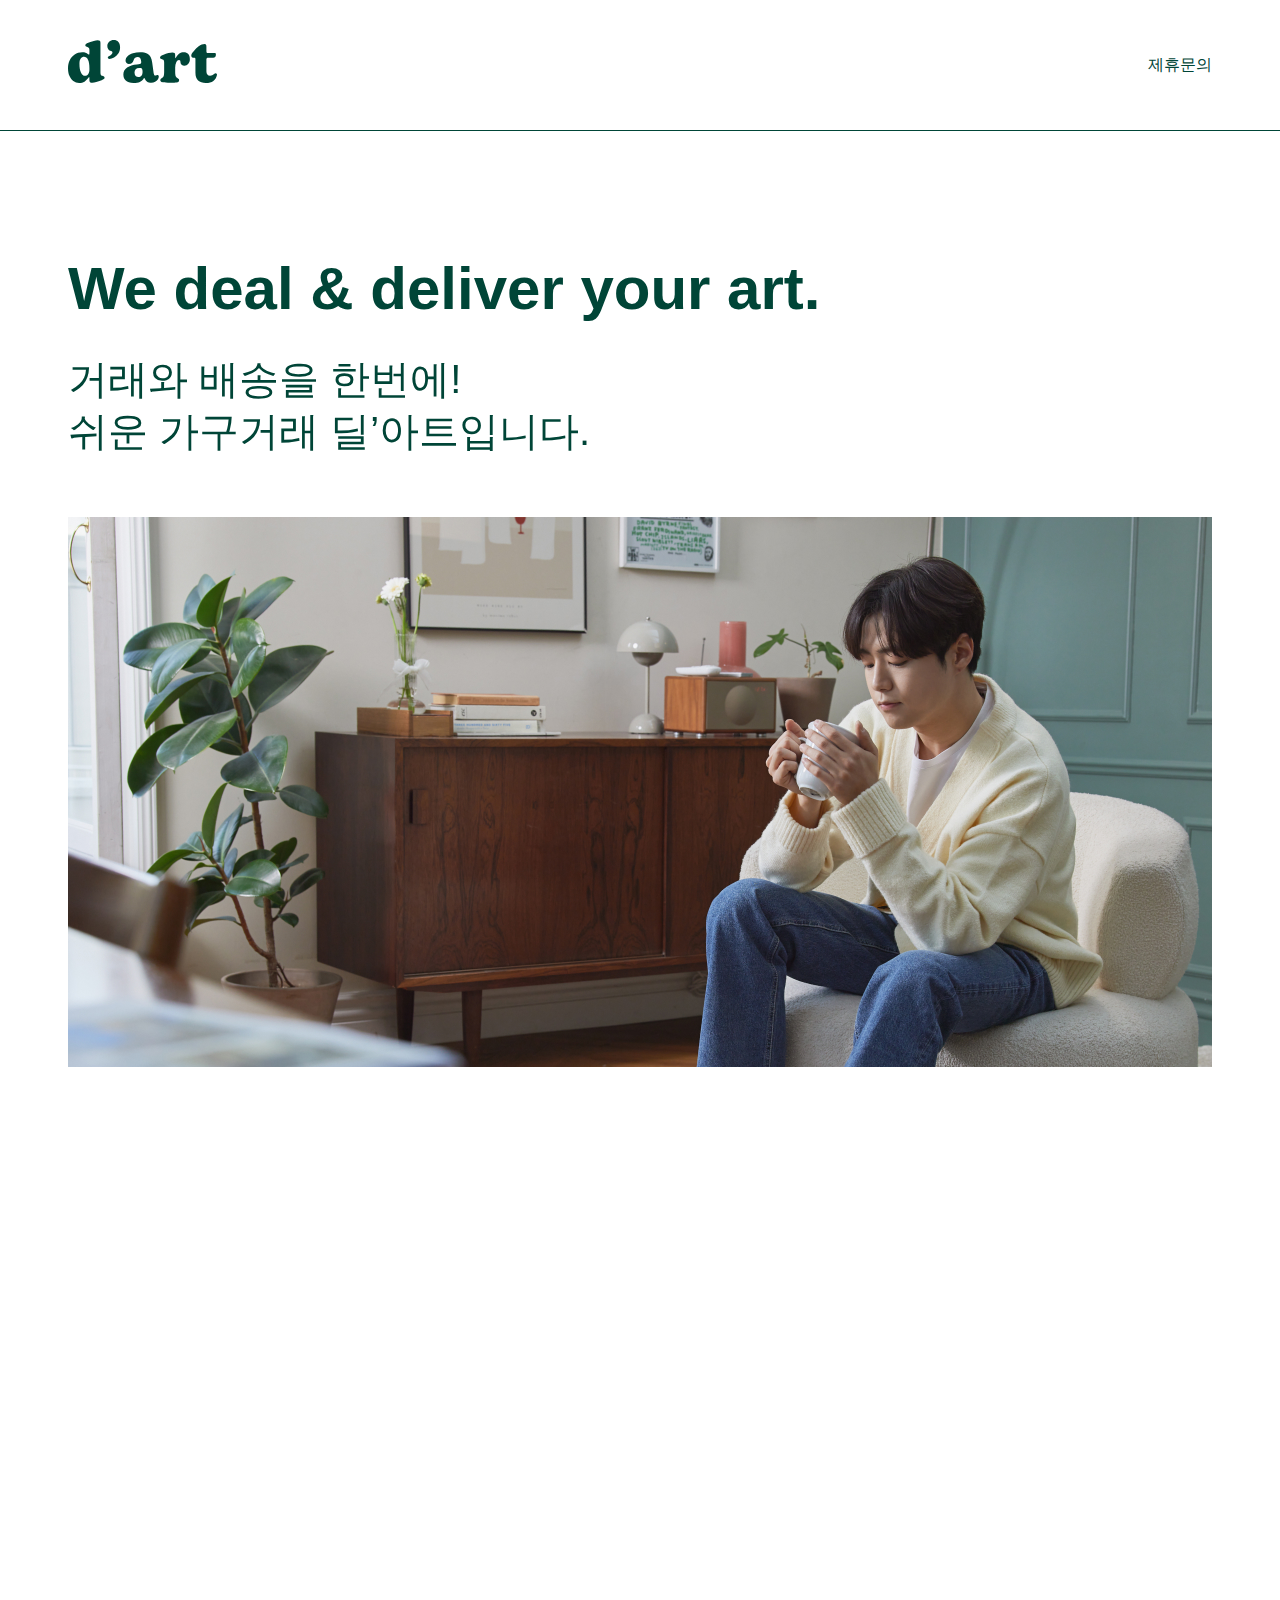
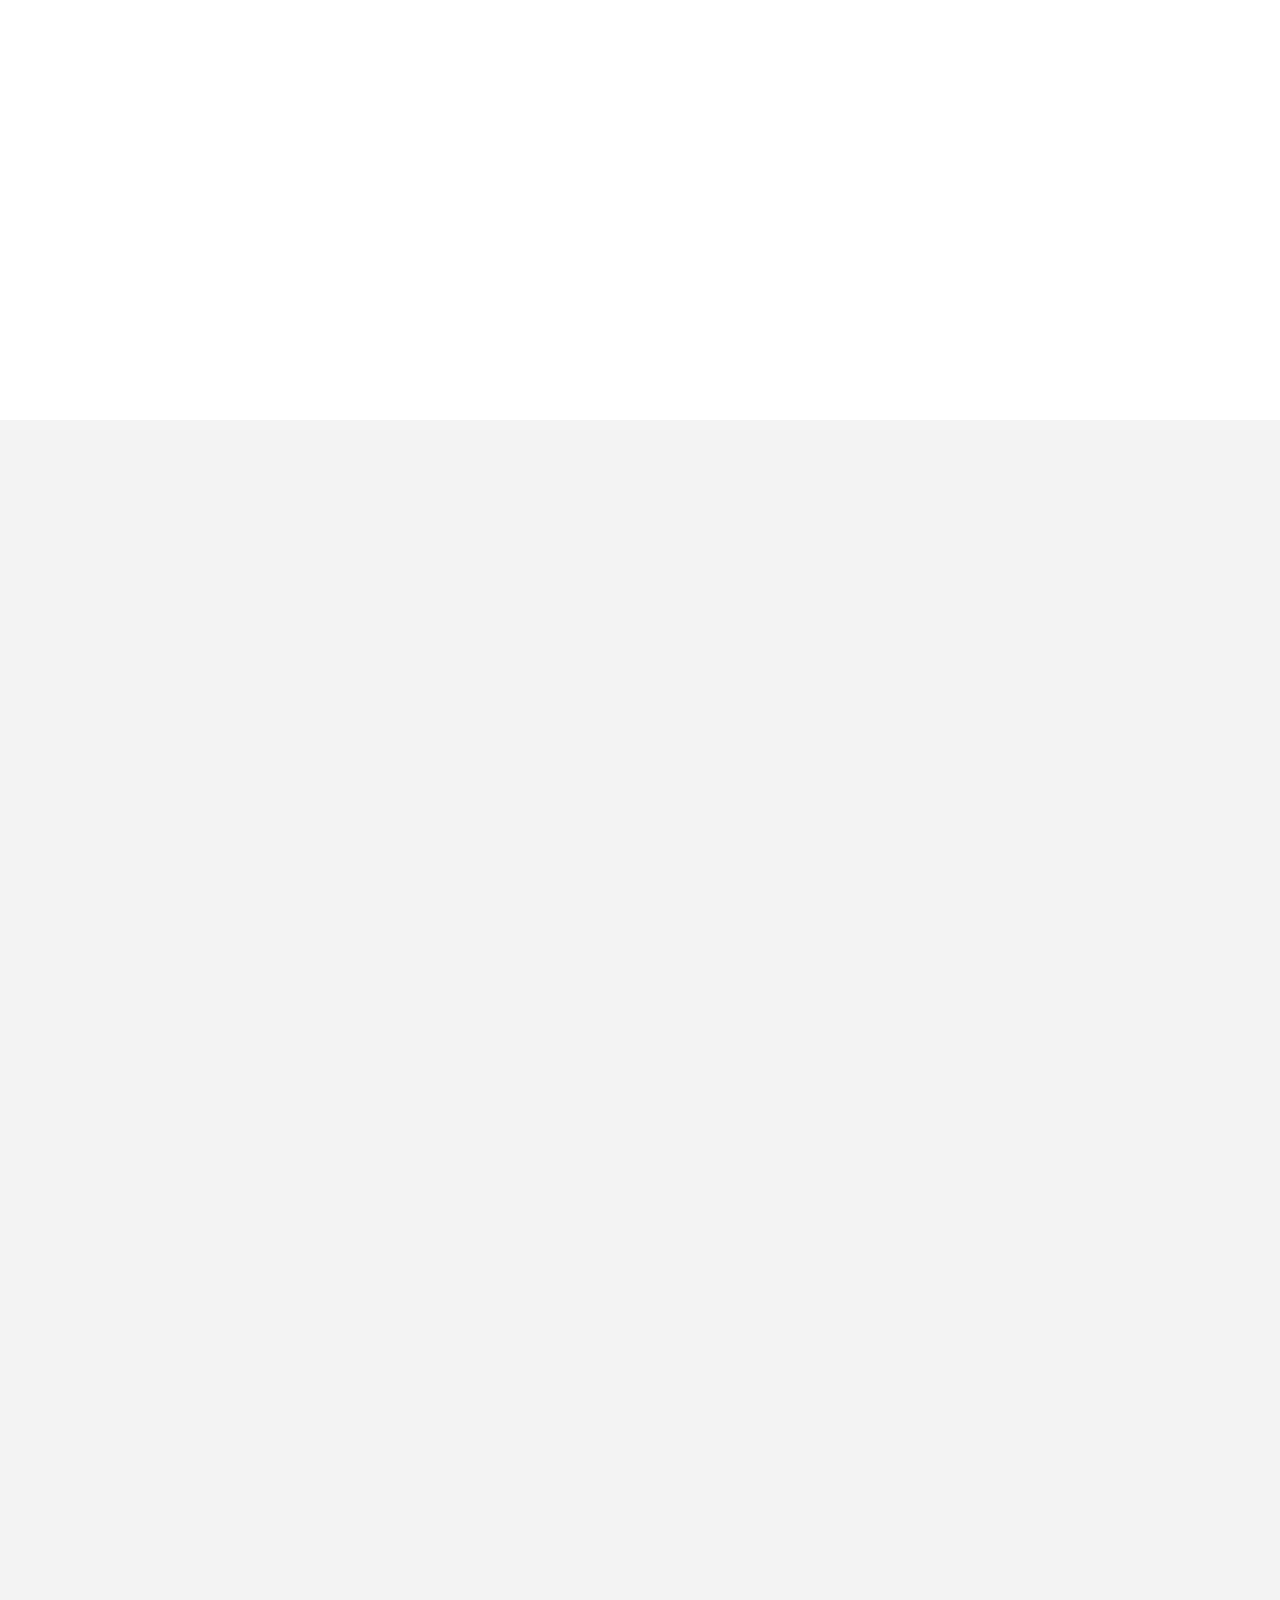
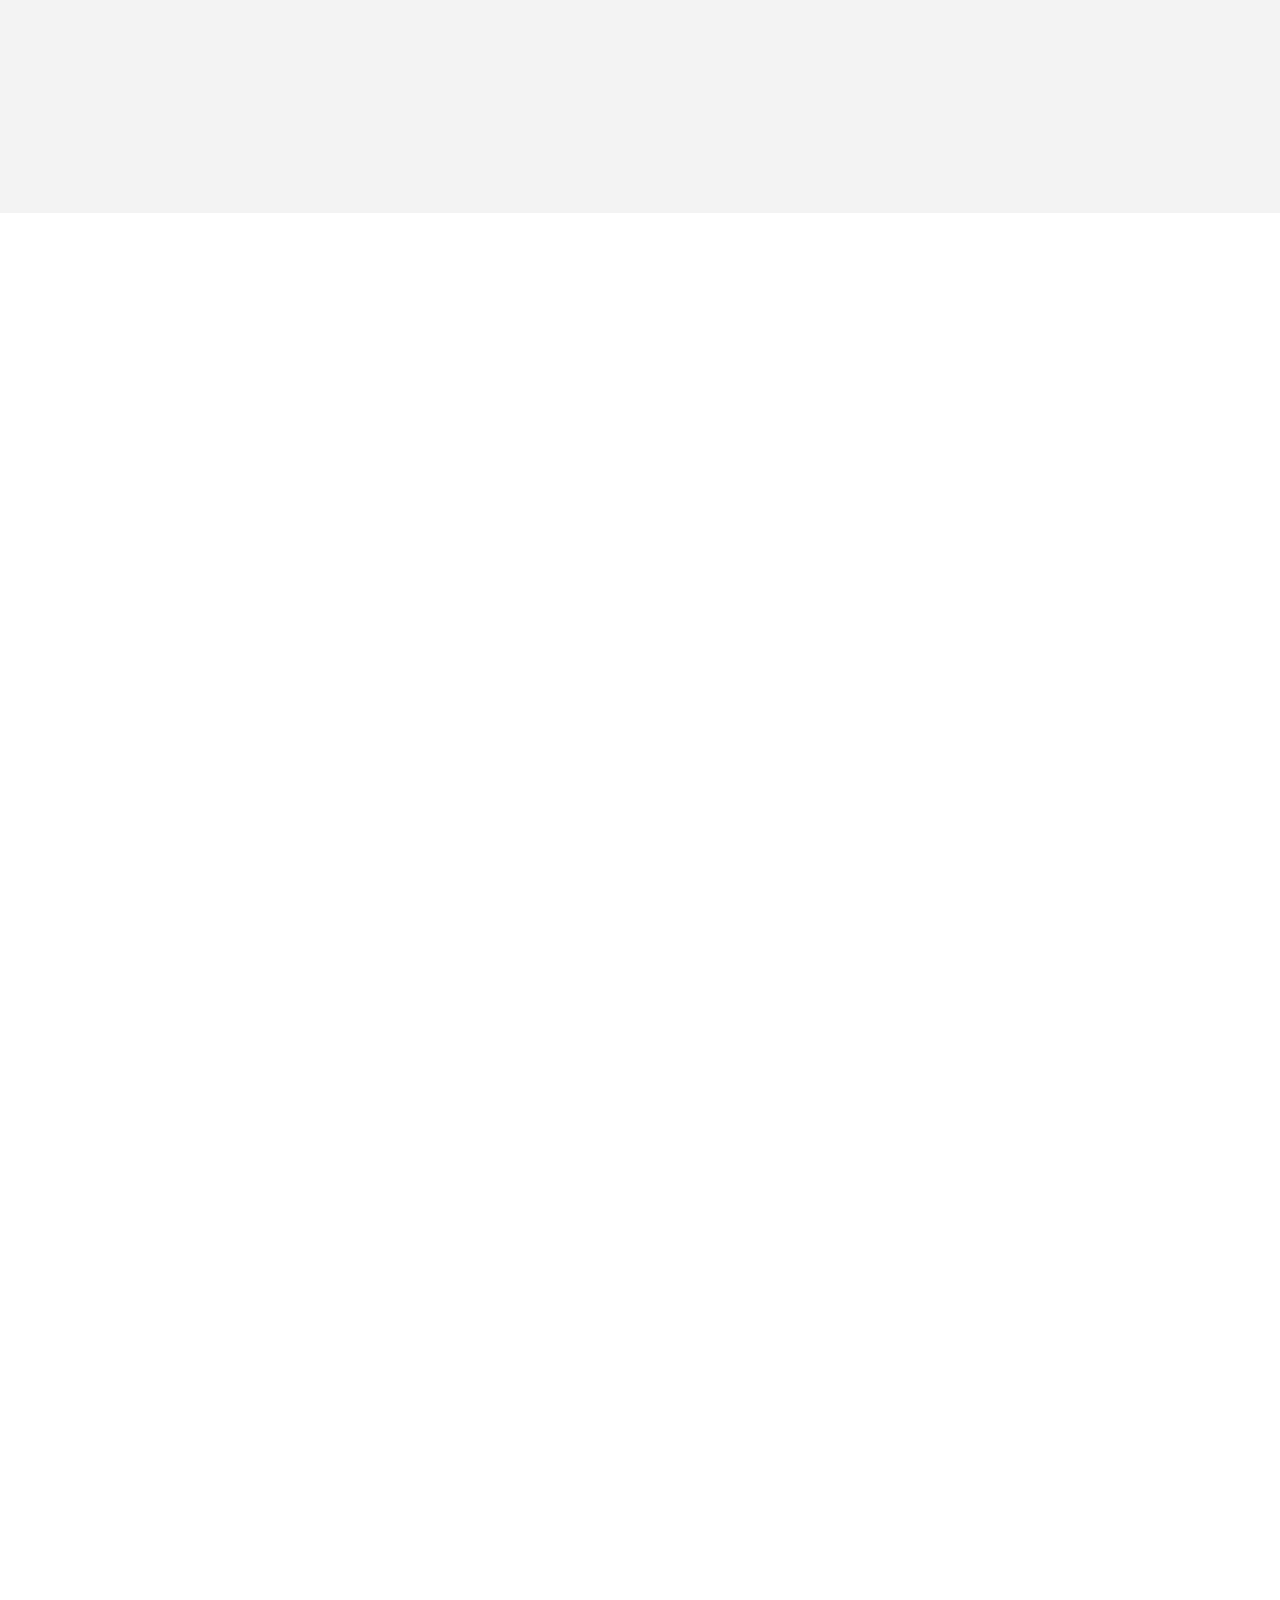
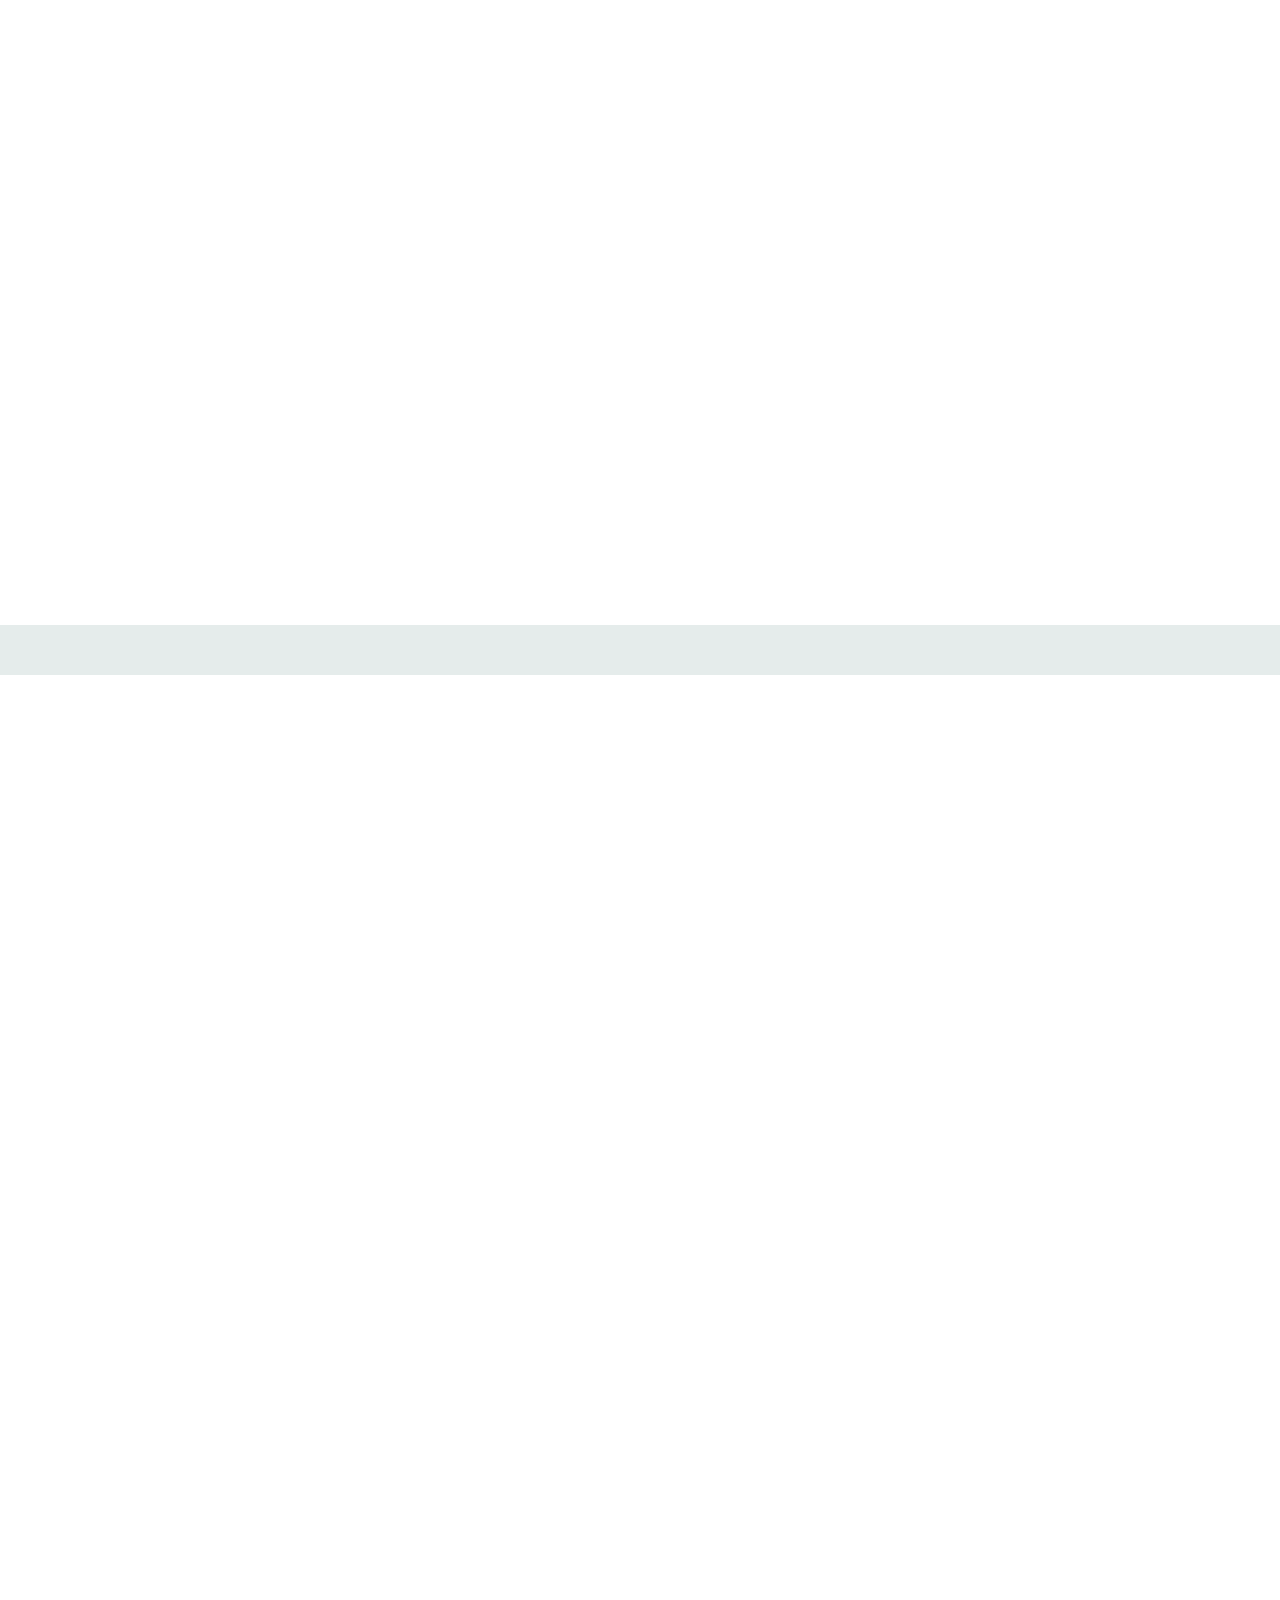
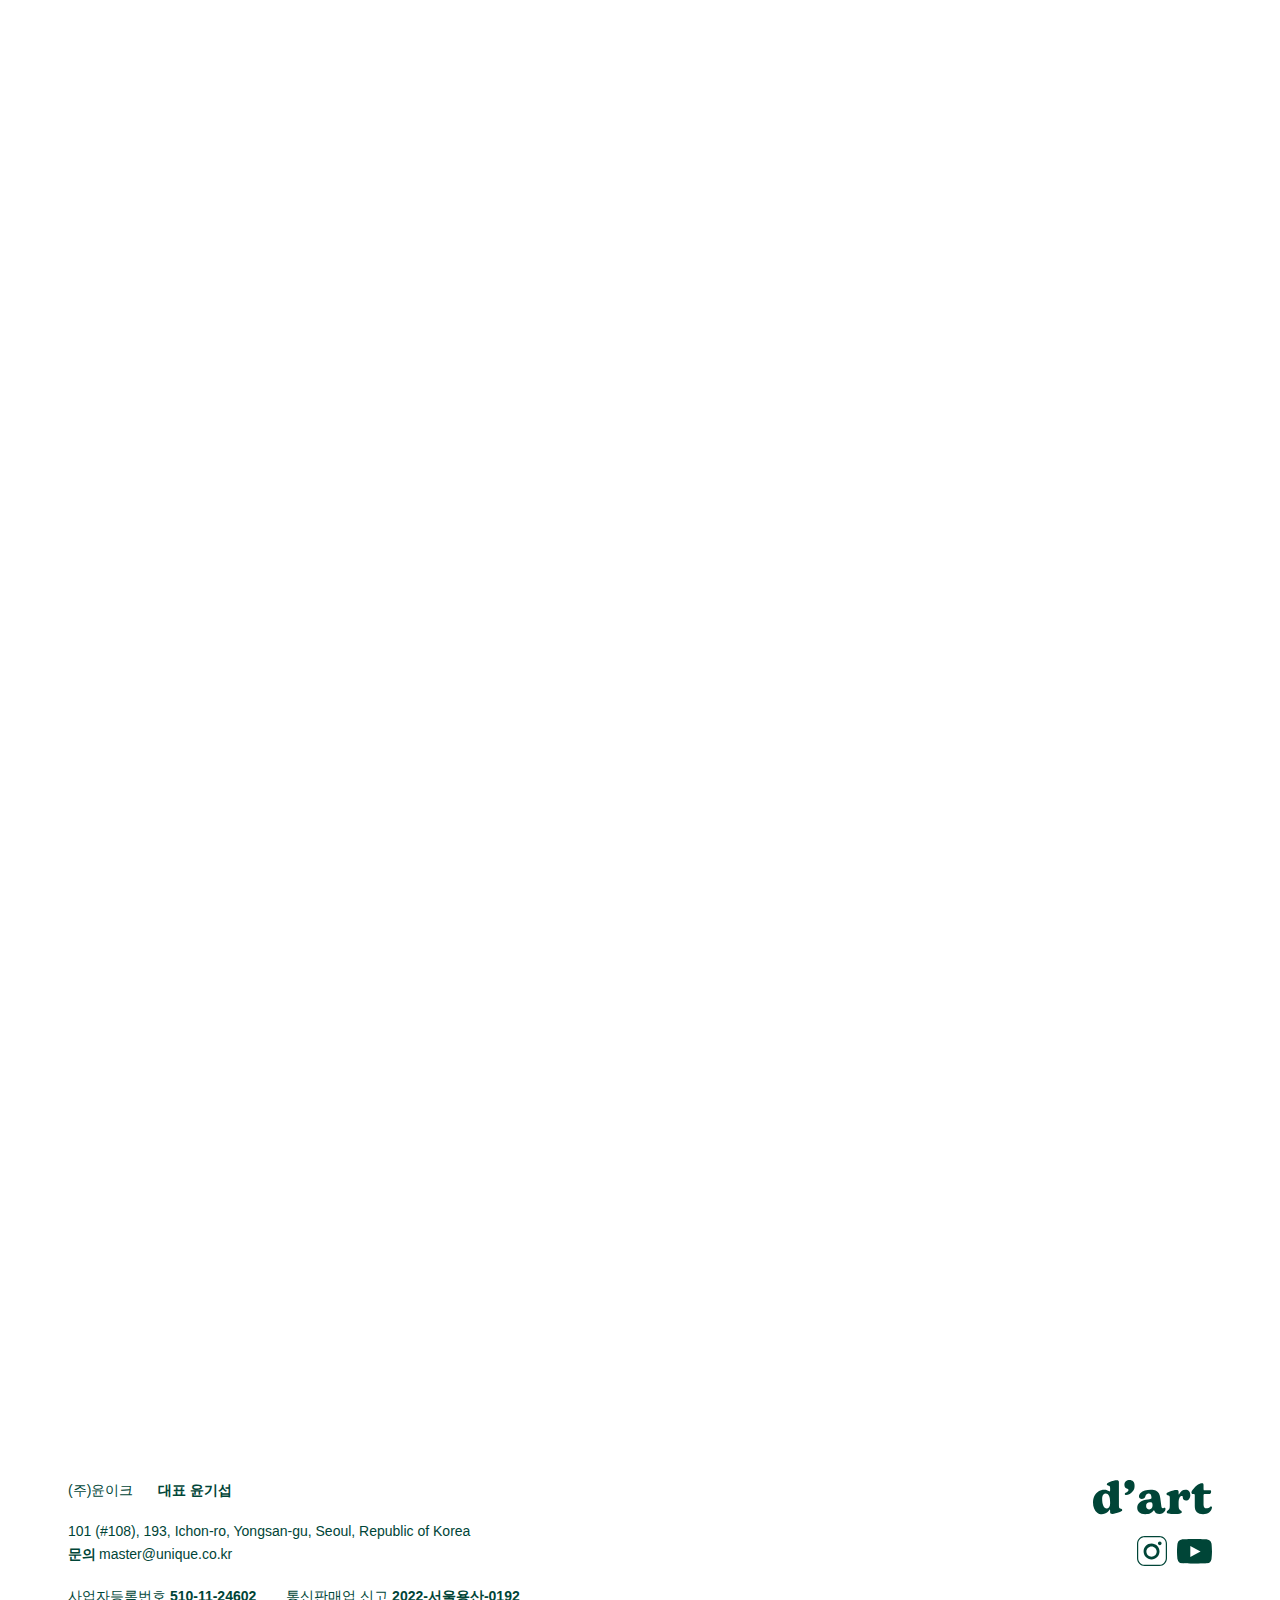
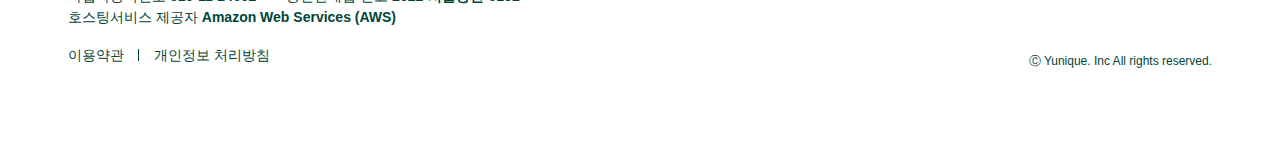
==== index.html @ 580c951a "ok" ====
<!DOCTYPE html>
<html lang="ko">
<head>
    <meta charset="UTF-8">
    <meta http-equiv="X-UA-Compatible" cntent="IE=edge">
    <meta name="viewport" content="width=device-width, initial-scale=1, user-scalable=no, maximum-scale=2, minimum-scale=1.0, viewport-fit=cover,minimal-ui">
    <title>딜아트</title>
    <script src="js/jquery-3.6.1.min.js"></script>
    <script src="js/aos.js"></script>

    <link rel="stylesheet" href="js/aos.css">
    <link rel="stylesheet" href="css/style.css">
</head>

<script>
    $(function(){
        AOS.init();
    })
</script>

<body>
    <header>
        <div class="inner">
            <h1 class="logo">
                <a href="#none">
                    <img src="img/logo.svg" alt="d'art">
                </a>
            </h1>
            <a href="https://forms.gle/zykGKcTr1vDekAUw6" target="_blank" title="새창열림" class="link">제휴문의</a>
        </div>
    </header>

    <div id="container">
        <article>
            <div class="mIntro" data-aos="fade-up" data-aos-duration="1000"> 
                <div class="inner">
                    <b class="tit">We deal & deliver your art.</b>
                    <p class="intro_txt">
                        거래와 배송을 한번에! <br>
                        쉬운 가구거래 딜’아트입니다.
                    </p>
    
                    <div class="intro_img">
                        <img src="img/intro_img.jpg" alt="">
                    </div>
                </div>
            </div>

            <div class="mStart" data-aos="fade-up">
                <div class="inner">
                    <div class="imgTit"  data-aos="fade-up" data-aos-duration="1000">
                        <img src="img/tit1.svg" alt="">
                    </div>
                    <div class="start_sec"  data-aos="fade-up" data-aos-duration="1000">
                        <div class="txtArea">
                            <p class="start_txt">
                                <b>쉬운 가구 거래</b>
                                지금 시작해보세요.
                            </p>

                            <p class="txt">
                                딜’아트 (d’art) 는 공간을 채워주는 예술 작품같은 <br>
                                가구, 조명, 가전 등 인테리어 제품을  <br>
                                거래하고 위탁 판매하는 온라인 플랫폼입니다.
                            </p>
                            <p class="txt">
                                딜’아트는 
                                고객의 소중한 가구가 새로운 주인을 만나기까지 <br>
                                거래와 배송 과정을 간소화 하여  <br>
                                쉽고 편리한 서비스를 제공합니다. <br>
                                딜’아트에서 안전하고 편리한 가구 거래, 위탁 판매를 해보세요. 
                            </p>
                        </div>
                        <div class="imgArea">
                            <img src="img/pc_img.png" alt="">
                        </div>
                    </div>
                </div>
            </div>

            <div class="mService">
                <div class="inner">
                    <div class="imgTit"  data-aos="fade-up" data-aos-duration="1000">
                        <img src="img/tit2.svg" alt="">
                    </div>
                    <p class="headLine"  data-aos="fade-up" data-aos-duration="1000">
                        <b>딜'아트 서비스</b>를 소개합니다.
                    </p>

                    <ul class="boxList">
                        <li  data-aos="fade-up" data-aos-duration="1000">
                            <b class="tit">신속한 배송</b>
                            <p class="txt">
                                중고 가구를 구매하신 후 <br>
                                최단 시간 내에 안전하게 배송해 드립니다.  <br>
                                이제 딜’아트의 신속한 배송 시스템을 통해 <br>
                                기다리시는 시간을 최소화하세요.
                            </p>
                            <i class="ico">
                                <img src="img/ico1.svg" alt="">
                            </i>
                        </li>
                        <li  data-aos="fade-up" data-aos-duration="1000">
                            <b class="tit">상품 검수, 안전한 포장</b>
                            <p class="txt">
                                딜’아트에서 판매되는 모든 제품은 <br>
                                배송 전, 전문가들이 꼼꼼하게 검수 및 <br>
                                포장하여 안전하게 포장해서 <br>
                                배송해드립니다.
                            </p>
                            <i class="ico">
                                <img src="img/ico2.svg" alt="">
                            </i>
                        </li>
                        <li  data-aos="fade-up" data-aos-duration="1000">
                            <b class="tit">신뢰할 수 있는 서비스</b>
                            <p class="txt">
                                우리는 우리의 고객 만족도를 <br>
                                최우선으로 생각합니다. <br>
                                신뢰할 수 있는 배송 파트너와 협력하여 <br>
                                최상의 서비스를 제공하기 위해 <br>
                                노력합니다.
                            </p>
                            <i class="ico">
                                <img src="img/ico3.svg" alt="">
                            </i>
                        </li>
                        <li data-aos="fade-up" data-aos-duration="1000">
                            <b class="tit">다양한 중고가구 판매</b>
                            <p class="txt">
                                프리미엄 가구부터 가성비 좋은 가구까지 <br>
                                딜아트에서 찾아보세요. <br>
                                고품질의 중고가구를 저렴한 가격으로 <br>
                                구매할 수 있습니다.
                            </p>
                            <i class="ico">
                                <img src="img/ico4.svg" alt="">
                            </i>
                        </li>
                        <li data-aos="fade-up" data-aos-duration="1000">
                            <b class="tit">환경보호 기여</b>
                            <p class="txt">
                                중고 가구를 구매하고 재활용하는 것은 <br>
                                환경 보호에 크게 기여하는 것입니다. <br>
                                우리의 서비스를 통해 지속 가능한 <br>
                                소비문화를 선도합니다.
                                
                            </p>
                            <i class="ico">
                                <img src="img/ico5.svg" alt="">
                            </i>
                        </li>
                        <li class="link" data-aos="fade-up" data-aos-duration="1000">
                            <a href="https://forms.gle/zykGKcTr1vDekAUw6" target="_blank" title="새창열림">
                                <b class="tit">제휴 문의하기</b>
                                <p class="txt">
                                    딜아트 입점 및 제휴를 원하시는 경우 <br>
                                    양식에 맞게 작성해주시면 <br>
                                    검토 후 연락드리겠습니다.
                                </p>
                                <i class="ico">
                                    <img src="img/ico6.svg" alt="">
                                </i>
                            </a>
                        </li>
                    </ul>
                </div>
            </div>

            <div class="mUsed">
                <div class="inner">
                    <div class="imgTit" data-aos="fade-up" data-aos-duration="1000">
                        <img src="img/tit3.svg" alt="">
                    </div>

                    <p class="headLine" data-aos="fade-up" data-aos-duration="1000">
                        가구 사고 팔기, <b>딜'아트에서 쉽게 할 수 있어요.</b>
                    </p>

                    <p class="txt" data-aos="fade-up" data-aos-duration="1000">
                        중고 가구 거래, 복잡한 절차없이 <br>
                        딜’아트에서 배송과 설치까지 한번에 해결해보세요.
                    </p>

                    <div class="stepArea type1">
                        <div class="step">
                            <p class="step_tit" data-aos="fade-up" data-aos-duration="1000">
                                <b>1. 판매자</b> 이용방법
                            </p>

                            <div class="step_wrap" data-aos="fade-up" data-aos-duration="1000">
                                <div class="txtArea">
                                    <i class="num">1</i>
                                    <p class="stepTitle">
                                        구매자와 거래 확정하기 <br>
                                        (최종 가격, 거래 방식 등)
                                    </p>

                                    <p class="stepTxt">
                                        구매자와 딜'톡으로 최종 거래 의사와 가격, <br>
                                        거래 방식을 확정해주세요. <br>
                                        (픽업, 배송, 직거래 등)
                                    </p>
                                </div>
                                <div class="imgArea">
                                    <img src="img/app1.png" alt="">
                                </div>
                            </div>
                            <div class="step_wrap" data-aos="fade-up" data-aos-duration="1000">
                                <div class="txtArea">
                                    <i class="num">2</i>
                                    <p class="stepTitle">
                                        주소 확인 및 배송 신청
                                    </p>

                                    <p class="stepTxt">
                                        구매자와 배송일을 확정하면 <br>
                                        배송(픽업) 주소 확인 후 배송 신청해주세요! <br>
                                        (기존에 입력한 주소가 다르면 꼭 변경해주세요.)
                                    </p>
                                </div>
                                <div class="imgArea">
                                    <img src="img/app2.png" alt="">
                                </div>
                            </div>
                        </div>
                    </div>
                    <div class="stepArea type2">
                        <div class="step">
                            <p class="step_tit" data-aos="fade-up" data-aos-duration="1000">
                                <b>2. 구매자</b> 이용방법
                            </p>

                            <div class="step_wrap" data-aos="fade-up" data-aos-duration="1000">
                                <div class="txtArea">
                                    <i class="num">1</i>
                                    <p class="stepTitle">
                                        판매자와 거래 확정하기  <br>
                                        (최종 가격, 거래 방식 등)
                                    </p>

                                    <p class="stepTxt">
                                        판매자와 딜'톡으로 최종 가격, 거래 방식을   <br>
                                        확정해주세요.  <br>
                                        (픽업, 배송, 직거래 등)
                                    </p>
                                </div>
                                <div class="imgArea">
                                    <img src="img/app3.png" alt="">
                                </div>
                            </div>
                            <div class="step_wrap" data-aos="fade-up" data-aos-duration="1000">
                                <div class="txtArea">
                                    <i class="num">2</i>
                                    <p class="stepTitle">
                                        거래 일정 확인, <br>
                                        배송비 결제하기
                                    </p>

                                    <p class="stepTxt">
                                        판매자로부터 전달받은 배송일정을 확인 후 <br>
                                        예상 배송비를 결제해주세요.
                                    </p>
                                </div>
                                <div class="imgArea">
                                    <img src="img/app4.png" alt="">
                                </div>
                            </div>
                        </div>
                    </div>
                </div>
            </div>

            <div class="mDown" data-aos="fade-up" data-aos-duration="1000">
                <div class="inner">
                    <p class="downTit">
                        <b>지금 딜’아트 앱을 다운로드 받아</b>
                        편리하고 안전한 중고 가구 거래를 시작해보세요.
                    </p>

                    <div class="btnArea">
                        <a href="https://apps.apple.com/kr/app/%EB%94%9C%EC%95%84%ED%8A%B8/id6480402023" class="apple"  target="_blank" title="새창열림">
                            <i><img src="img/apple.svg" alt=""></i>
                            App Store
                        </a>
                        <a href="https://play.google.com/store/apps/details?id=kr.or.dealart.app&pcampaignid=web_share" target="_blank" title="새창열림" class="google">
                            <i><img src="img/google.svg" alt=""></i>
                            Google Play
                        </a>
                    </div>
                </div>
            </div>
        </article>
    </div>

    <footer>
        <div class="inner">
            <div class="footer_l">
                <p class="name">
                    <b>(주)윤이크</b>
                    <b><span>대표 윤기섭</span></b>
                </p>
    
                <address>
                    <p>101 (#108), 193, Ichon-ro, Yongsan-gu, Seoul, Republic of Korea</p>
                    <b><span>문의</span>master@unique.co.kr</b>
                </address>

                <div class="info">
                    <p>
                        <b>사업자등록번호 <span>510-11-24602</span></b>
                    </p>
                    <p>
                        <b>통신판매업 신고 <span> 2022-서울용산-0192</span></b>
                    </p>
                </div>
                <div class="info">
                    <p>
                        <b>호스팅서비스 제공자 <span> Amazon Web Services (AWS)</span></b>
                    </p>
                </div>

                <div class="info_link">
                    <a href="#none">이용약관</a>
                    <a href="#none">개인정보 처리방침</a>
                </div>
            </div>
            <div class="footer_r">
                <div class="top">
                    <div class="f_logo">
                        <img src="img/logo.svg" alt="">
                    </div>
                    <div class="sns">
                        <a href="#none" class="insat" target="_blank" title="새창열림">
                            <img src="img/instagram.svg" alt="">
                        </a>
                        <a href="https://www.youtube.com/@dealart" class="insat" target="_blank" title="새창열림">
                            <img src="img/youtube.svg" alt="">
                        </a>
                    </div>
                </div>
                <div class="end">
                    Ⓒ Yunique. Inc All rights reserved.
                </div>
                
            </div>
        </div>
    </footer>
</body>

</html>
---- css/style.css ----
@charset "utf-8";
@import url(font/pretendard/font.css);


/* Reset */
html, body, div, h1, h2, h3, h4, h5, h6, p, ul, ol, li, dl, dt, dd, span, form, fieldset, input, select, label, textarea, table, caption, thead, tfoot, tbody, tr, th, td
{margin:0;padding:0;font:14px/1.5 'pretendard', '맑은고딕','Malgun Gothic','나눔고딕','nanumgothic',굴림,Gulim,돋움,Dotum, Arial, Sans-serif;color:#000;-webkit-text-size-adjust:none;}
b, span, strong, input, a, button, pre {font-size:inherit;font-family:inherit;color:inherit;font-weight: 500;}
article, aside, dialog, footer, header, section, footer, nav, figure, hgroup, details, summary, figure, figcaption {display: block;}
cite {display:inline}
html, body {height:100%;}
body {margin:0px;overflow-y:scroll;}
a:link {text-decoration:none;}
a:visited {text-decoration:none;}
img {border:0;}
label, input, textarea, select {vertical-align:middle}
ol, ul {list-style:none;}
table {border-collapse:collapse;table-layout:fixed;}
fieldset {border:none}
hr {position:absolute;left:-1000%;width:1px;height:1px;font-size:0;line-height:0;overflow:hidden;}
button {margin:0;padding:0;border:none;background:none;outline:none;cursor:pointer;display:inline-block;overflow:visible}
figure {margin:0;padding:0}
* {box-sizing: border-box;}
img {max-width: 100%;}

body {max-width: 1920px;margin: 0 auto;}
.inner {max-width: 1204px;padding:0 30px;margin:0 auto;}
.headLine {font-size:48px;display:block;font-weight: 300;color:#004537;}
.headLine b {font-weight: 700;}

header {border-bottom: 1px solid #004537;padding:40px 0;}
header h1 a {display:block;}
header .link {display:block;font-size: 16px;color:#004537;}

header .inner {display:flex;justify-content: space-between;align-items: center;}

#container {padding:113px 0 0 0;overflow: hidden;}

.mIntro {padding-bottom: 150px;}
.mIntro .tit {font-size: 60px;font-weight: 700;color:#004537}
.mIntro .intro_txt {font-size: 40px;line-height: 130%;margin-top:19px;color:#004537;margin-bottom: 60px;}

.mStart {padding-bottom: 150px;}
.mStart .imgTit {margin-bottom: 60px;}
.mStart .start_sec {display:flex;justify-content: space-between;gap:30px;}
.mStart .start_txt {font-size: 48px;line-height: 148%;font-weight: 300;color:#004537;margin-bottom: 60px;}
.mStart .start_txt b {font-weight: 700;display:block;color:#004537;color:inherit}
.mStart .txt {font-size: 24px;line-height: 140%;letter-spacing: -.5px;}
.mStart .txt+.txt {margin-top:50px;}

.mService {background:#F3F3F3;padding-top:140px;padding-bottom: 145px;}
.mService .imgTit {margin-bottom: 20px;}
.mService .boxList {display:flex;flex-wrap: wrap;margin-left: -20px;width:calc(100% + 20px);margin-top:100px;}
.mService .boxList li {position:relative;filter: drop-shadow(0px 2px 5px rgba(0, 0, 0, 0.05));height:420px;width:calc(33.333% - 20px);background:#fff;margin-left:20px;border-radius: 20px;padding:50px 34px;}
.mService .boxList li.link {padding:0;}
.mService .boxList li a {display:block;width:100%;height:100%;padding:50px 34px;}
.mService .boxList li:last-child {background:#004537}
.mService .boxList li:last-child .tit {color:#fff}
.mService .boxList li:last-child .txt {color:#fff}
.mService .boxList li:nth-child(n+4) {margin-top:32px;}
.mService .boxList li .tit {display:block;font-size: 30px;font-weight: 700;margin-bottom: 20px;color:#004537;}
.mService .boxList li .txt {font-size: 18px;line-height: 150%;}
.mService .boxList li .ico {position:absolute;bottom:40px;right:37px;}

.mUsed {padding:188px 0 200px 0;overflow: hidden;}
.mUsed .imgTit {margin-bottom: 20px;}
.mUsed .headLine {margin-bottom: 48px;;}
.mUsed .headLine b {display:inline;}
.mUsed .txt {font-size: 26px;line-height: 150%;margin-bottom: 150px;}
.mUsed .step_tit {font-size: 44px;font-weight: 300;margin-bottom: 50px;}
.mUsed .step_tit b {font-weight: 700;}
.mUsed .step_wrap {display:flex;justify-content: space-between;align-items: center;}
.mUsed .stepArea {position:relative;}
.mUsed .stepArea .step_wrap:nth-child(2) {flex-direction: row-reverse;}
.mUsed .stepArea .num {width:50px;height: 50px;background:#004537;border-radius: 50%;display:flex;justify-content: center;align-items: center;color: #fff;font-weight: 700;font-size:30px;font-weight: 700;margin-bottom: 20px;font-style: normal;}
.mUsed .stepArea .stepTitle {font-size: 40px;font-weight: 700;color:#004537;margin-bottom: 28px;}
.mUsed .stepArea .stepTxt {font-size: 26px;line-height: 148%;}
.mUsed .stepArea .step_wrap {position:relative;}
.mUsed .stepArea .step_wrap~.step_wrap {margin-top:90px;padding-top:90px;}
.mUsed .stepArea .step_wrap~.step_wrap:before {content:'';display:block;width:3000px;height:1px;background:#004537;position:absolute;top:0;left:-500px;}
.mUsed .stepArea.type2 {padding-top:180px;margin-top:140px;}
.mUsed .stepArea.type2:before {content:'';display:block;width:3000px;height:50px;background:#004537;position:absolute;top:0;left:-500px;opacity: .1;}


.mDown {background:#004537;padding:140px 0 160px 0;}
.mDown .inner {display:flex;align-items: center;justify-content: center;flex-direction: column;}
.mDown .downTit {font-size: 50px;line-height: 148%;font-weight: 300;color: #fff;}
.mDown .downTit b {display:block;font-weight: 700;text-align: center;;}
.mDown .btnArea {display:flex;gap:25px;margin-top:50px;}
.mDown .btnArea a {display:flex;align-items: center;justify-content: center;width:313px;height:73px;border-radius: 15px;border:1px solid #fff;;font-size: 26px;font-weight: 700;color:#fff;;}
.mDown .btnArea a i {display:block;margin-right: 10px;font-size: 0;}
.mDown .btnArea a.apple i {margin-top:6px;}

footer {padding:84px 0;}
footer .inner {display:flex;justify-content: space-between;align-items: flex-start;}
footer .inner * {color:#004537}
footer .inner .f_logo img {height:35px;}
footer .inner .footer_l {font-size: 14px;line-height: 24px;}
footer .inner .name {display:flex;gap:25px;margin-bottom: 20px;;}
footer .inner b {font-weight: 400;font-style: normal;}
footer .inner b span {font-weight: 700;}
footer address {margin-bottom: 20px;}
footer address b {display:flex;gap:3px;align-items: center;}
footer .info {display:flex;gap:30px}
footer .info_link {margin-top:17px;display:flex;}
footer .info_link a {display:block;padding-right: 15px;margin-right: 15px;position:relative;}
footer .info_link a:first-child:before {content:'';display:block;width:1px;heighT:12px;background:#004537;position:absolute;right:0;top:4px;}
footer .footer_r .sns {display:flex;align-items: center;gap:10px;justify-content: flex-end;margin-top:15px;}
footer .footer_r .end {margin-top:80px;font-size: 12px;text-align: right;}
footer .footer_r .f_logo {text-align: right;}

@media only screen and (max-width:1200px){
    .mService .boxList li {padding:30px;}
    .mService .boxList li a  {padding:30px;}
    .mService .boxList li .tit {word-break: keep-all;}
    .mService .boxList li .txt {word-break: keep-all;}
    .mService .boxList li .txt br {display:none;}

    .mUsed .stepArea .stepTitle {font-size: 35px;line-height: 120%;}
    .mUsed .stepArea .stepTxt {font-size: 20px;}

    .mStart .txt {font-size: 20px;}

    .mService .boxList li {width:calc(50% - 20px)}
    .mService .boxList li:nth-child(n+3) {margin-top:20px;}
}

@media only screen and (max-width:1041px){
    #container {padding-top:80px;}

    .mIntro {padding-bottom: 80px;}
    .mIntro .tit {font-size: 50px;}
    .mStart .start_sec {display:block;}
    
    .mStart {padding-bottom: 80px;}
    .mStart .imgTit {margin-bottom: 20px;}
    .mStart .txt br {display:none;}
    .mStart .start_txt {font-size: 35px;line-height: 120%;margin-bottom: 20px;}
    .mStart .txt+.txt {margin-top:30px;}
    .mStart .imgArea {margin-top:30px;}
    .mStart .imgArea img {width:100%;}

    .mService {padding-top:80px;padding-bottom: 80px;}
    .mService .boxList {margin-top:50px;}

    .headLine {font-size: 35px;line-height: 120%;}

    .mUsed {padding-top:80px;padding-bottom: 80px;}
    .mUsed .txt {margin-bottom: 70px;}

    .mUsed .step_tit {font-size: 35px;margin-bottom: 30px;}
    .mUsed .imgArea img {height:350px;}
    .mUsed .stepArea .num {width:35px;height:35px;font-size: 20px;;}
    .mUsed .stepArea .stepTitle {font-size: 26px;}
    .mUsed .stepArea .stepTxt {line-height: 125%;}
    .mUsed .stepArea.type2:before {height:30px;}
    .mUsed .stepArea.type2 {padding-top:100px;margin-top:80px;}
    .mUsed .stepArea .step_wrap~.step_wrap {margin-top:70px;padding-top:70px}

    .mDown{padding:100px 0 120px 0;}
    .mDown .downTit {font-size: 35px;line-height: 130%;}
    
}


@media only screen and (max-width:767px){
    .inner {padding:0 15px;}

    header {padding:20px 0;}
    header h1 img {height:28px;}

    #container {padding-top:60px;}
    .mIntro .tit {word-break: break-word;font-size: 35px;line-height: 120%;}

    .mIntro .intro_txt {font-size: 25px;margin-bottom: 40px;}

    .headLine {word-break: keep-all;}
    .imgTit img {height: 32px;}

    .mService .boxList {width:100%;margin-left:0;}
    .mService .boxList li {width:100%;margin-left:0;height:auto;padding:20px;padding-bottom: 15px;padding-right: 15px;}
    .mService .boxList li+li {margin-top:20px !important}
    .mService .boxList li .ico {position:relative;bottom:0;right:auto;text-align: right;margin-top:15px;display:block;}
    .mService .boxList li .ico img {transform: scale(0.7);}
    .mService .boxList li .txt {font-size: 16px;}
    .mService .boxList li .tit {font-size: 24px;margin-bottom: 10px;}

    .mUsed .headLine b {display:block;}
    .mUsed .headLine {margin-bottom: 25px;}
    .mUsed .txt {font-size: 22px;line-height: 130%;margin-bottom: 40px;}
    .mUsed .step_tit {font-size: 30px;}

    .mUsed .stepArea .stepTxt {word-break: keep-all;}
    .mUsed .stepArea .stepTxt br {display:none;}
    .mUsed .stepArea .stepTxt {font-size: 18px;}
    .mUsed .step_wrap {display:block;}
    .mUsed .imgArea {margin-top:50px;}
    .mUsed .imgArea img {height:auto;}

    .mDown {padding:50px 0;}
    .mDown .downTit {font-size: 24px;text-align: center;}
    .mDown .btnArea a {flex:1;height:50px;font-size: 19px;width:auto;}
    .mDown .btnArea {gap:15px;width:100%;margin-top:25px;}

    footer {padding:40px 0;}
    footer .inner {display:block;}
    footer .footer_r {margin-top:50px;}
    footer .footer_r .f_logo{text-align: left;}
    footer .footer_r .end {text-align: left;}
    footer .footer_r .sns {justify-content: flex-start;}
    footer .footer_r .end{margin-top:30px;}

    footer .info {display:block;}
}


@media only screen and (max-width:480px){
    .mDown .btnArea {display:block;}

    .mDown .downTit {font-size: 4.3vw;;}
    .mDown .btnArea a {width:100%;}
    .mDown .btnArea a+a {margin-top:10px;}
}
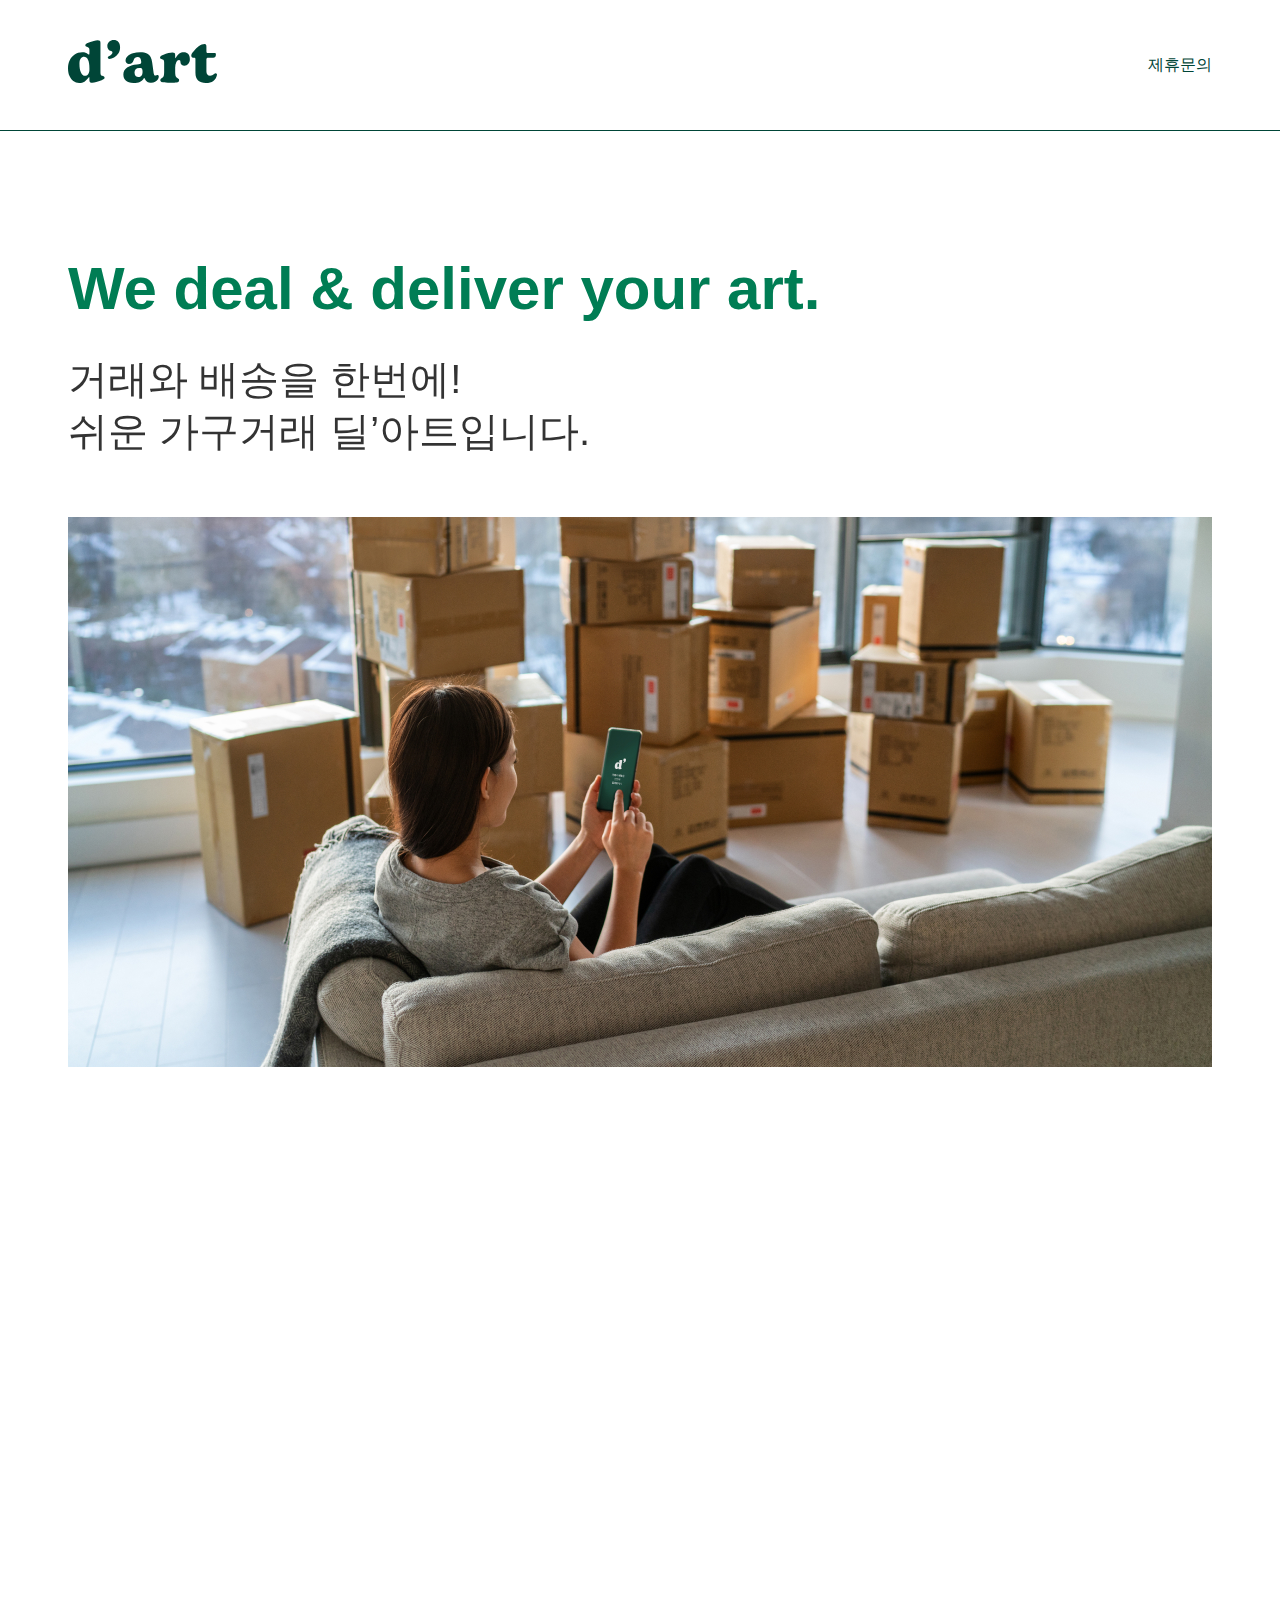
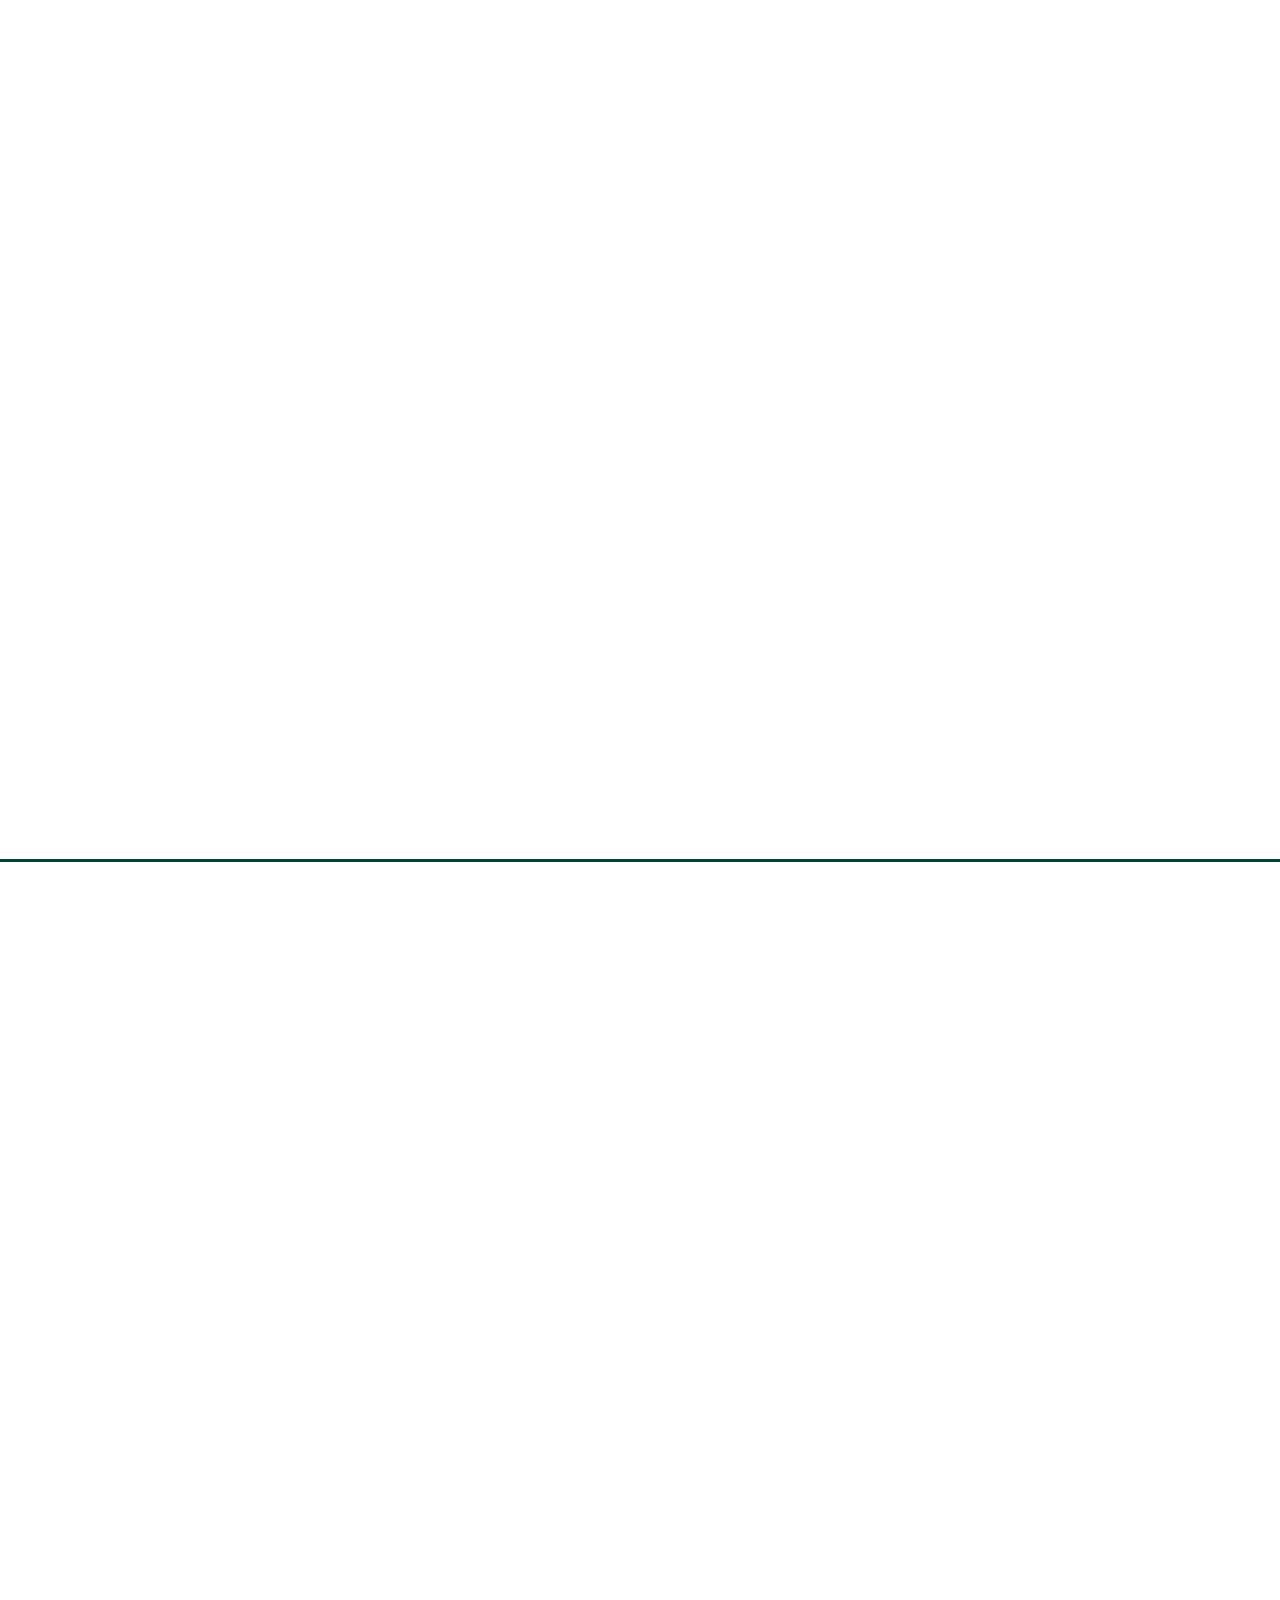
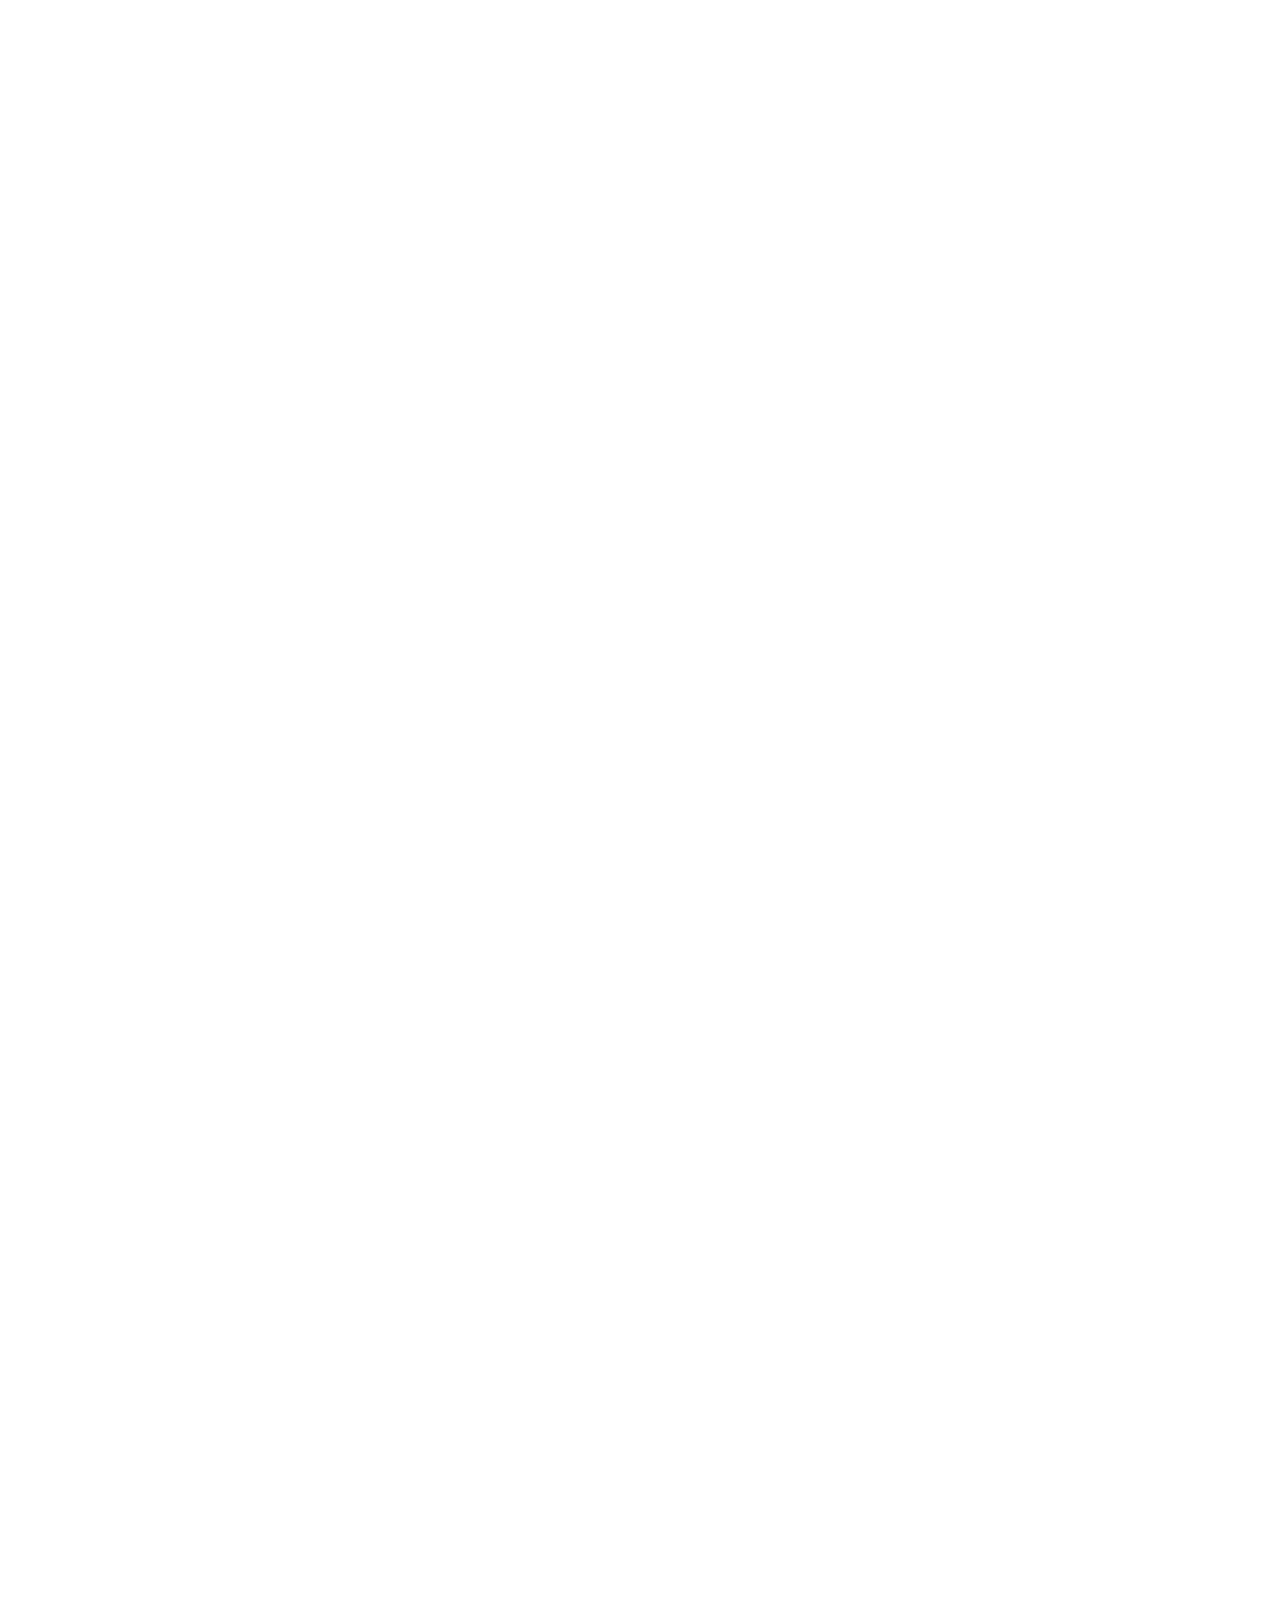
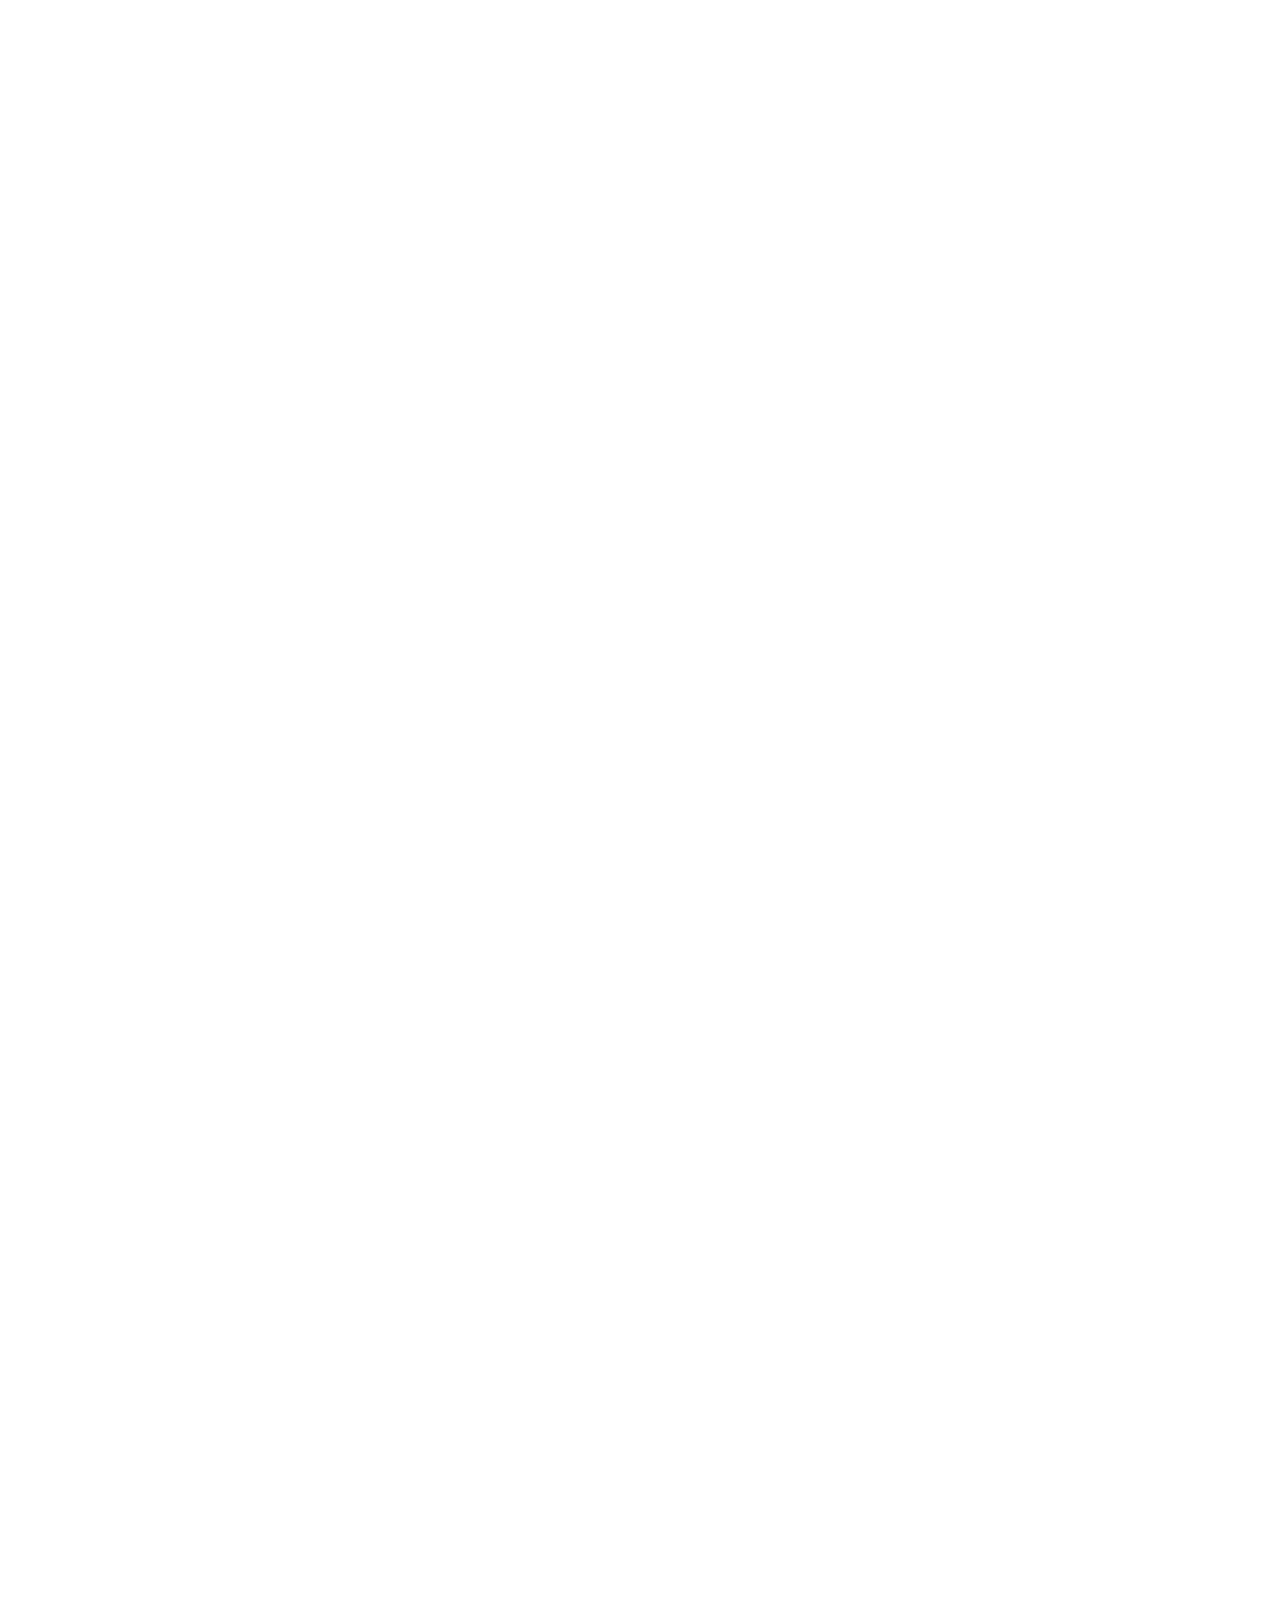
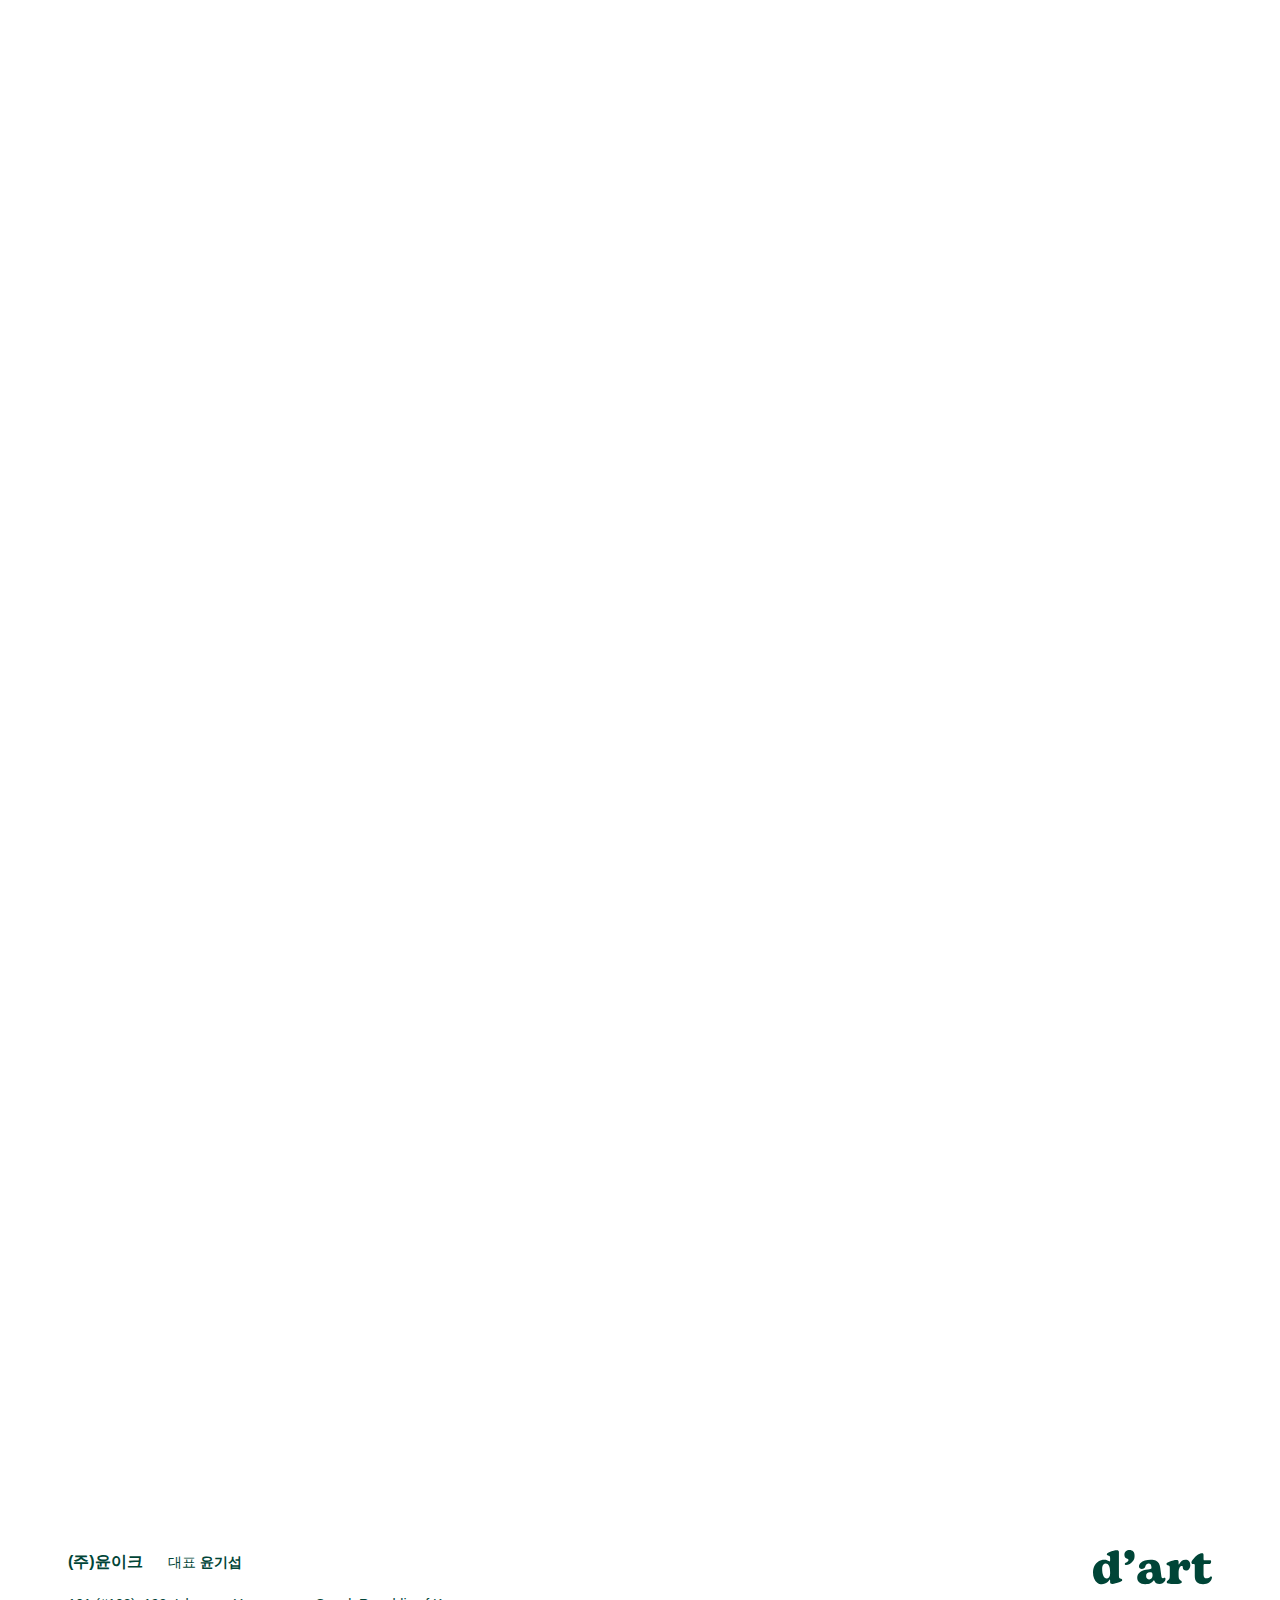
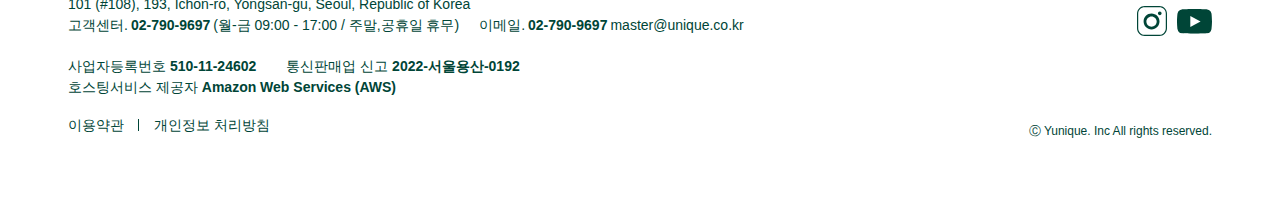
==== commit 9cd1aae1: "디자인수정" ====
--- a/index.html
+++ b/index.html
@@ -32,52 +32,44 @@
 
     <div id="container">
         <article>
-            <div class="mIntro" data-aos="fade-up" data-aos-duration="1000"> 
+            <div class="mIntro"> 
                 <div class="inner">
-                    <b class="tit">We deal & deliver your art.</b>
-                    <p class="intro_txt">
-                        거래와 배송을 한번에! <br>
-                        쉬운 가구거래 딜’아트입니다.
-                    </p>
-    
-                    <div class="intro_img">
-                        <img src="img/intro_img.jpg" alt="">
-                    </div>
-                </div>
-            </div>
-
-            <div class="mStart" data-aos="fade-up">
-                <div class="inner">
-                    <div class="imgTit"  data-aos="fade-up" data-aos-duration="1000">
-                        <img src="img/tit1.svg" alt="">
-                    </div>
-                    <div class="start_sec"  data-aos="fade-up" data-aos-duration="1000">
-                        <div class="txtArea">
-                            <p class="start_txt">
-                                <b>쉬운 가구 거래</b>
-                                지금 시작해보세요.
-                            </p>
-
-                            <p class="txt">
-                                딜’아트 (d’art) 는 공간을 채워주는 예술 작품같은 <br>
-                                가구, 조명, 가전 등 인테리어 제품을  <br>
-                                거래하고 위탁 판매하는 온라인 플랫폼입니다.
-                            </p>
-                            <p class="txt">
-                                딜’아트는 
-                                고객의 소중한 가구가 새로운 주인을 만나기까지 <br>
-                                거래와 배송 과정을 간소화 하여  <br>
-                                쉽고 편리한 서비스를 제공합니다. <br>
-                                딜’아트에서 안전하고 편리한 가구 거래, 위탁 판매를 해보세요. 
-                            </p>
-                        </div>
-                        <div class="imgArea">
-                            <img src="img/pc_img.png" alt="">
-                        </div>
-                    </div>
-                </div>
-            </div>
-
+                    <div class="intro_sec1" data-aos="fade-up" data-aos-duration="1000">
+                        <b class="tit">We deal & deliver your art.</b>
+                        <p class="intro_txt">
+                            거래와 배송을 한번에! <br>
+                            쉬운 가구거래 딜’아트입니다.
+                        </p>
+        
+                        <div class="intro_img">
+                            <img src="img/intro_img2.jpg" alt="">
+                            <span>
+                                <img src="img/intro_img_m.jpg" alt="">
+                            </span>
+                        </div>
+                    </div>
+
+
+                    <div class="intro_sec2" data-aos="fade-up" data-aos-duration="1000">
+                        <p class="intro_txt">
+                            예술 작품 같은 <br class="mbBr">품격있는 가구 제품을  <br class="mbBr">
+                            <b>딜’아트에서 안전하고 편리하게 거래해보세요. </b>
+                        </p>
+                        <div class="intro_cont">
+                            딜’아트 (d’art) 는 공간을 채워주는 가구, 조명, 가전 등의 제품을 거래하고 위탁 판매하는 온라인 플랫폼입니다. <br>
+                            <p class="cont_s">고객의 소중한 제품이 새 주인을 만나기까지 거래와 배송 과정을 간소화하여 쉽고, 편리한 서비스를 제공합니다.</p>
+                        </div>
+                        <div class="intro_img">
+                            <img src="img/intro_img3.jpg" alt="">
+                            <span>
+                                <img src="img/intro_img2_m.png" alt="">
+                            </span>
+                        </div>
+                    </div>
+                </div>
+            </div>
+
+        
             <div class="mService">
                 <div class="inner">
                     <div class="imgTit"  data-aos="fade-up" data-aos-duration="1000">
@@ -167,6 +159,7 @@
                 </div>
             </div>
 
+        
             <div class="mUsed">
                 <div class="inner">
                     <div class="imgTit" data-aos="fade-up" data-aos-duration="1000">
@@ -193,7 +186,7 @@
                                     <i class="num">1</i>
                                     <p class="stepTitle">
                                         구매자와 거래 확정하기 <br>
-                                        (최종 가격, 거래 방식 등)
+                                        <span>(최종 가격, 거래 방식 등)</span>
                                     </p>
 
                                     <p class="stepTxt">
@@ -271,10 +264,12 @@
                 </div>
             </div>
 
+
+
             <div class="mDown" data-aos="fade-up" data-aos-duration="1000">
                 <div class="inner">
                     <p class="downTit">
-                        <b>지금 딜’아트 앱을 다운로드 받아</b>
+                        <b>지금 딜’아트 앱 설치하고</b>
                         편리하고 안전한 중고 가구 거래를 시작해보세요.
                     </p>
 
@@ -298,12 +293,15 @@
             <div class="footer_l">
                 <p class="name">
                     <b>(주)윤이크</b>
-                    <b><span>대표 윤기섭</span></b>
+                    <b>대표 <span>윤기섭</span></b>
                 </p>
     
                 <address>
                     <p>101 (#108), 193, Ichon-ro, Yongsan-gu, Seoul, Republic of Korea</p>
-                    <b><span>문의</span>master@unique.co.kr</b>
+                    <div class="add-flex">
+                        <b>고객센터. <span> 02-790-9697</span> <em>(월-금 09:00 - 17:00 / 주말,공휴일 휴무)</em> </b>
+                        <b>이메일. <span> 02-790-9697</span> master@unique.co.kr </b>
+                    </div>
                 </address>
 
                 <div class="info">
@@ -331,7 +329,7 @@
                         <img src="img/logo.svg" alt="">
                     </div>
                     <div class="sns">
-                        <a href="#none" class="insat" target="_blank" title="새창열림">
+                        <a href="https://www.instagram.com/dealart.co.kr/?igsh=MWdoZWlucHNlejRvZg%3D%3D" class="insat" target="_blank" title="새창열림">
                             <img src="img/instagram.svg" alt="">
                         </a>
                         <a href="https://www.youtube.com/@dealart" class="insat" target="_blank" title="새창열림">
--- a/css/style.css
+++ b/css/style.css
@@ -36,9 +36,14 @@
 
 #container {padding:113px 0 0 0;overflow: hidden;}
 
-.mIntro {padding-bottom: 150px;}
-.mIntro .tit {font-size: 60px;font-weight: 700;color:#004537}
-.mIntro .intro_txt {font-size: 40px;line-height: 130%;margin-top:19px;color:#004537;margin-bottom: 60px;}
+.mIntro {padding-bottom: 200px;}
+.mIntro .tit {font-size: 60px;font-weight: 700;color:#007D54}
+.mIntro .intro_txt {font-size: 40px;line-height: 130%;margin-top:19px;color:#000;margin-bottom: 60px;opacity: .8;}
+.mIntro .intro_sec2 {margin-top:100px;}
+.mIntro .intro_sec2 .intro_txt {color:#004537;letter-spacing: -.5px;margin-bottom: 20px;font-weight: 300;opacity: 1;}
+.mIntro .intro_sec2 .intro_txt b {font-weight: 700;display:block;;}
+.mIntro .intro_sec2 .intro_cont {font-size: 24px;line-height: 140%;margin-bottom: 100px;}
+.mIntro .intro_sec2 .intro_cont p {font-size: inherit;line-height: inherit;}
 
 .mStart {padding-bottom: 150px;}
 .mStart .imgTit {margin-bottom: 60px;}
@@ -48,10 +53,10 @@
 .mStart .txt {font-size: 24px;line-height: 140%;letter-spacing: -.5px;}
 .mStart .txt+.txt {margin-top:50px;}
 
-.mService {background:#F3F3F3;padding-top:140px;padding-bottom: 145px;}
-.mService .imgTit {margin-bottom: 20px;}
+.mService {border-top:3px solid #004537;padding-top:140px;padding-bottom: 190px;}
+.mService .imgTit {margin-bottom: 10px;}
 .mService .boxList {display:flex;flex-wrap: wrap;margin-left: -20px;width:calc(100% + 20px);margin-top:100px;}
-.mService .boxList li {position:relative;filter: drop-shadow(0px 2px 5px rgba(0, 0, 0, 0.05));height:420px;width:calc(33.333% - 20px);background:#fff;margin-left:20px;border-radius: 20px;padding:50px 34px;}
+.mService .boxList li {position:relative;filter: drop-shadow(0px 5px 5px rgba(0, 0, 0, 0.3));height:420px;width:calc(33.333% - 20px);background:#fff;margin-left:20px;border-radius: 20px;padding:50px 34px;}
 .mService .boxList li.link {padding:0;}
 .mService .boxList li a {display:block;width:100%;height:100%;padding:50px 34px;}
 .mService .boxList li:last-child {background:#004537}
@@ -59,35 +64,38 @@
 .mService .boxList li:last-child .txt {color:#fff}
 .mService .boxList li:nth-child(n+4) {margin-top:32px;}
 .mService .boxList li .tit {display:block;font-size: 30px;font-weight: 700;margin-bottom: 20px;color:#004537;}
-.mService .boxList li .txt {font-size: 18px;line-height: 150%;}
+.mService .boxList li .txt {font-size: 18px;line-height: 150%;font-weight: 300;}
 .mService .boxList li .ico {position:absolute;bottom:40px;right:37px;}
 
-.mUsed {padding:188px 0 200px 0;overflow: hidden;}
-.mUsed .imgTit {margin-bottom: 20px;}
-.mUsed .headLine {margin-bottom: 48px;;}
+.intro_img {font-size: 0;}
+.intro_img span {display:none;}
+
+.mUsed {padding:0 0 200px 0;overflow: hidden;}
+.mUsed .imgTit {margin-bottom: 10px;}
+.mUsed .headLine {margin-bottom: 25px;;}
 .mUsed .headLine b {display:inline;}
 .mUsed .txt {font-size: 26px;line-height: 150%;margin-bottom: 150px;}
-.mUsed .step_tit {font-size: 44px;font-weight: 300;margin-bottom: 50px;}
+.mUsed .step_tit {display:inline-block;vertical-align: top;font-size: 44px;font-weight: 300;margin-bottom: 65px;color:#004537;padding:7px 50px;border-radius: 50px;border:2px solid #004537;;}
 .mUsed .step_tit b {font-weight: 700;}
 .mUsed .step_wrap {display:flex;justify-content: space-between;align-items: center;}
 .mUsed .stepArea {position:relative;}
-.mUsed .stepArea .step_wrap:nth-child(2) {flex-direction: row-reverse;}
+.mUsed .stepArea .step_wrap~.step_wrap  {flex-direction: row-reverse;}
 .mUsed .stepArea .num {width:50px;height: 50px;background:#004537;border-radius: 50%;display:flex;justify-content: center;align-items: center;color: #fff;font-weight: 700;font-size:30px;font-weight: 700;margin-bottom: 20px;font-style: normal;}
 .mUsed .stepArea .stepTitle {font-size: 40px;font-weight: 700;color:#004537;margin-bottom: 28px;}
+.mUsed .stepArea .stepTitle span {font-weight: 300;}
 .mUsed .stepArea .stepTxt {font-size: 26px;line-height: 148%;}
 .mUsed .stepArea .step_wrap {position:relative;}
 .mUsed .stepArea .step_wrap~.step_wrap {margin-top:90px;padding-top:90px;}
 .mUsed .stepArea .step_wrap~.step_wrap:before {content:'';display:block;width:3000px;height:1px;background:#004537;position:absolute;top:0;left:-500px;}
-.mUsed .stepArea.type2 {padding-top:180px;margin-top:140px;}
-.mUsed .stepArea.type2:before {content:'';display:block;width:3000px;height:50px;background:#004537;position:absolute;top:0;left:-500px;opacity: .1;}
-
-
-.mDown {background:#004537;padding:140px 0 160px 0;}
+.mUsed .stepArea.type2 {padding-top:180px;}
+
+
+.mDown {background:#E6F2EE;padding:110px 0 110px 0;}
 .mDown .inner {display:flex;align-items: center;justify-content: center;flex-direction: column;}
-.mDown .downTit {font-size: 50px;line-height: 148%;font-weight: 300;color: #fff;}
+.mDown .downTit {font-size: 50px;line-height: 148%;font-weight: 300;color: #004537;}
 .mDown .downTit b {display:block;font-weight: 700;text-align: center;;}
 .mDown .btnArea {display:flex;gap:25px;margin-top:50px;}
-.mDown .btnArea a {display:flex;align-items: center;justify-content: center;width:313px;height:73px;border-radius: 15px;border:1px solid #fff;;font-size: 26px;font-weight: 700;color:#fff;;}
+.mDown .btnArea a {display:flex;align-items: center;justify-content: center;width:313px;height:73px;border-radius: 15px;background:#004537;;font-size: 26px;font-weight: 700;color:#fff;;}
 .mDown .btnArea a i {display:block;margin-right: 10px;font-size: 0;}
 .mDown .btnArea a.apple i {margin-top:6px;}
 
@@ -96,10 +104,12 @@
 footer .inner * {color:#004537}
 footer .inner .f_logo img {height:35px;}
 footer .inner .footer_l {font-size: 14px;line-height: 24px;}
-footer .inner .name {display:flex;gap:25px;margin-bottom: 20px;;}
+footer .inner .name {display:flex;gap:25px;margin-bottom: 20px;align-items: center;}
+footer .inner .name b:first-child {font-size: 16px;font-weight: 700;}
 footer .inner b {font-weight: 400;font-style: normal;}
 footer .inner b span {font-weight: 700;}
 footer address {margin-bottom: 20px;}
+footer address em {font-style: normal;}
 footer address b {display:flex;gap:3px;align-items: center;}
 footer .info {display:flex;gap:30px}
 footer .info_link {margin-top:17px;display:flex;}
@@ -108,6 +118,9 @@
 footer .footer_r .sns {display:flex;align-items: center;gap:10px;justify-content: flex-end;margin-top:15px;}
 footer .footer_r .end {margin-top:80px;font-size: 12px;text-align: right;}
 footer .footer_r .f_logo {text-align: right;}
+footer .add-flex {display:flex;align-items: center;gap:20px;;}
+
+.mbBr {display:none;}
 
 @media only screen and (max-width:1200px){
     .mService .boxList li {padding:30px;}
@@ -140,21 +153,23 @@
     .mStart .imgArea {margin-top:30px;}
     .mStart .imgArea img {width:100%;}
 
+    footer .add-flex {display:block;} 
+
     .mService {padding-top:80px;padding-bottom: 80px;}
     .mService .boxList {margin-top:50px;}
 
     .headLine {font-size: 35px;line-height: 120%;}
 
-    .mUsed {padding-top:80px;padding-bottom: 80px;}
+    .mUsed {padding-top:0;padding-bottom: 80px;}
     .mUsed .txt {margin-bottom: 70px;}
 
     .mUsed .step_tit {font-size: 35px;margin-bottom: 30px;}
     .mUsed .imgArea img {height:350px;}
     .mUsed .stepArea .num {width:35px;height:35px;font-size: 20px;;}
-    .mUsed .stepArea .stepTitle {font-size: 26px;}
+    .mUsed .stepArea .stepTitle {font-size: 24px;}
     .mUsed .stepArea .stepTxt {line-height: 125%;}
     .mUsed .stepArea.type2:before {height:30px;}
-    .mUsed .stepArea.type2 {padding-top:100px;margin-top:80px;}
+    .mUsed .stepArea.type2 {padding-top:100px;}
     .mUsed .stepArea .step_wrap~.step_wrap {margin-top:70px;padding-top:70px}
 
     .mDown{padding:100px 0 120px 0;}
@@ -164,38 +179,56 @@
 
 
 @media only screen and (max-width:767px){
-    .inner {padding:0 15px;}
+    .mbBr {display:block;}
+    .inner {padding:0 40px;}
 
     header {padding:20px 0;}
     header h1 img {height:28px;}
 
     #container {padding-top:60px;}
-    .mIntro .tit {word-break: break-word;font-size: 35px;line-height: 120%;}
-
-    .mIntro .intro_txt {font-size: 25px;margin-bottom: 40px;}
-
-    .headLine {word-break: keep-all;}
-    .imgTit img {height: 32px;}
-
-    .mService .boxList {width:100%;margin-left:0;}
-    .mService .boxList li {width:100%;margin-left:0;height:auto;padding:20px;padding-bottom: 15px;padding-right: 15px;}
+    .mIntro .tit {word-break: break-word;font-size: 35px;line-height: 110%;}
+
+    .mIntro .intro_txt {font-size: 24px;margin-bottom: 40px;word-break: keep-all;}
+    .mIntro .intro_sec2 .intro_txt b {margin-top:5px;}
+    .mIntro .intro_sec2 .intro_cont {font-size: 18px;word-break: keep-all;}
+    .mIntro .intro_sec2 .intro_cont p {margin-top:35px;word-break: keep-all;}
+
+    .headLine {word-break: keep-all;font-size: 26px;text-align: center;word-break: keep-all;}
+    .imgTit {text-align: center;}
+    .imgTit img {height: 15px;}
+
+    .mService .boxList {width:100%;margin-left:0;display:block;}
+    .mService .boxList li {width:100%;margin-left:0;height:auto;padding:20px;padding-bottom: 15px;padding-right: 15px;filter:none;text-align: center;display:flex;flex-direction: column;align-items: center;position:relative;}
     .mService .boxList li+li {margin-top:20px !important}
-    .mService .boxList li .ico {position:relative;bottom:0;right:auto;text-align: right;margin-top:15px;display:block;}
+    .mService .boxList li .ico {position:relative;bottom:0;right:auto;text-align: right;margin-top:15px;display:block;order:1;}
     .mService .boxList li .ico img {transform: scale(0.7);}
-    .mService .boxList li .txt {font-size: 16px;}
-    .mService .boxList li .tit {font-size: 24px;margin-bottom: 10px;}
+    .mService .boxList li .txt {font-size: 16px;order:3;}
+    .mService .boxList li .tit {font-size: 24px;margin-bottom: 10px;order:2;}
+    .mService .boxList li+li:before {content:'';display:block;position:absolute;left:-40px;height:1px;top:0;background:#004537;width:calc(100% + 80px)}
+    .mService .boxList li .tit:after {content:'/';display:block;font-weight: 300;font-size: 30px;text-align: center;}
+    .mService .boxList li.link {width:calc(100% + 80px);margin-left:-40px;margin-top:0;border-radius: 0;}
+    .mService .boxList li.link .tit:after {display:none;}
+    .mService .boxList li.link .txt {display:none;}
+    .mService .boxList li a {padding:20px;display:flex;align-items: center;justify-content: center;gap:15px;}
+    .mService .boxList li a .ico {order:2;}
+    .mService .boxList li .tit {margin-bottom: 0;font-size: 20px;}
+    .mService .boxList li.link .ico {margin-top:8px;}
+    .mService .boxList li.link .ico img {transform: scale(1);height:20px}
 
     .mUsed .headLine b {display:block;}
     .mUsed .headLine {margin-bottom: 25px;}
-    .mUsed .txt {font-size: 22px;line-height: 130%;margin-bottom: 40px;}
-    .mUsed .step_tit {font-size: 30px;}
-
+    .mUsed .txt {font-size: 16px;line-height: 140%;margin-bottom: 40px;text-align: center;}
+    .mUsed .step_tit {font-size: 20px;margin:0 auto;padding:10px 20px;border-width: 1px;margin:0 auto;display: block;text-align: center;margin-bottom: 30px;}
+
+    .mUsed .stepArea .step_wrap {text-align: center;}
+    .mUsed .stepArea .num {margin:0 auto;font-weight: 300;margin-bottom: 13px;}
     .mUsed .stepArea .stepTxt {word-break: keep-all;}
     .mUsed .stepArea .stepTxt br {display:none;}
-    .mUsed .stepArea .stepTxt {font-size: 18px;}
+    .mUsed .stepArea .stepTxt {font-size: 16px;}
     .mUsed .step_wrap {display:block;}
     .mUsed .imgArea {margin-top:50px;}
     .mUsed .imgArea img {height:auto;}
+    .mUsed .stepArea .step_wrap~.step_wrap:before {width:100%;left:0;}
 
     .mDown {padding:50px 0;}
     .mDown .downTit {font-size: 24px;text-align: center;}
@@ -211,6 +244,23 @@
     footer .footer_r .end{margin-top:30px;}
 
     footer .info {display:block;}
+    footer address b {flex-wrap: wrap;}
+
+    .mDown {background:#004537}
+    .mDown .downTit {color:#fff;word-break: keep-all;}
+    .mDown .btnArea a {border:1px solid #fff}
+
+    .mIntro {padding-bottom: 0}
+    .mIntro .intro_sec2 .intro_cont {margin-bottom: 50px;}
+    .intro_img {width:calc(100% + 80px);margin-left:-40px;}
+    .intro_img>img {display:none;}
+    .intro_img span {display:block;width:100%;} 
+    .intro_img span img {width:100%;}
+    .mIntro .intro_txt {word-break: keep-all;}
+    .mIntro .intro_sec2 {margin-top:50px;}
+    .mIntro .intro_sec2 .intro_txt {margin-top:0;}
+
+    .mService {border-top:0;}
 }
 
 
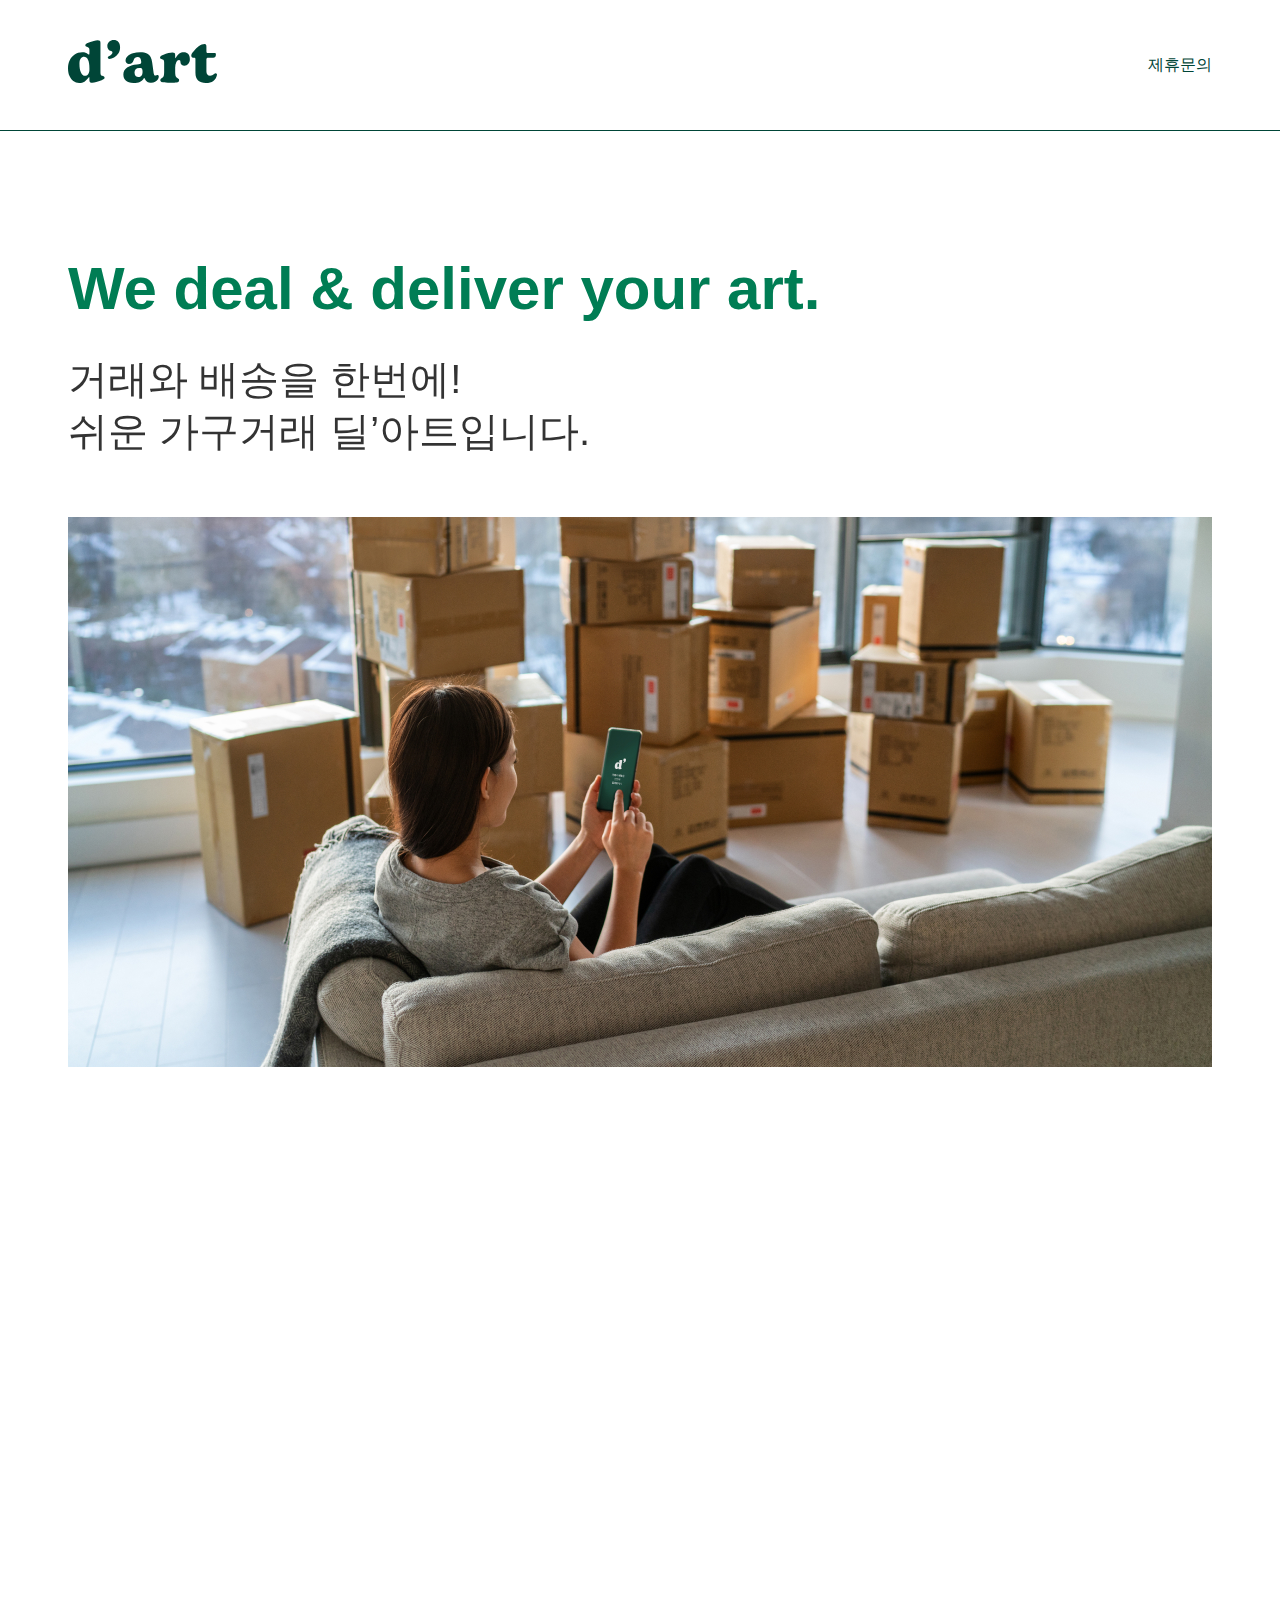
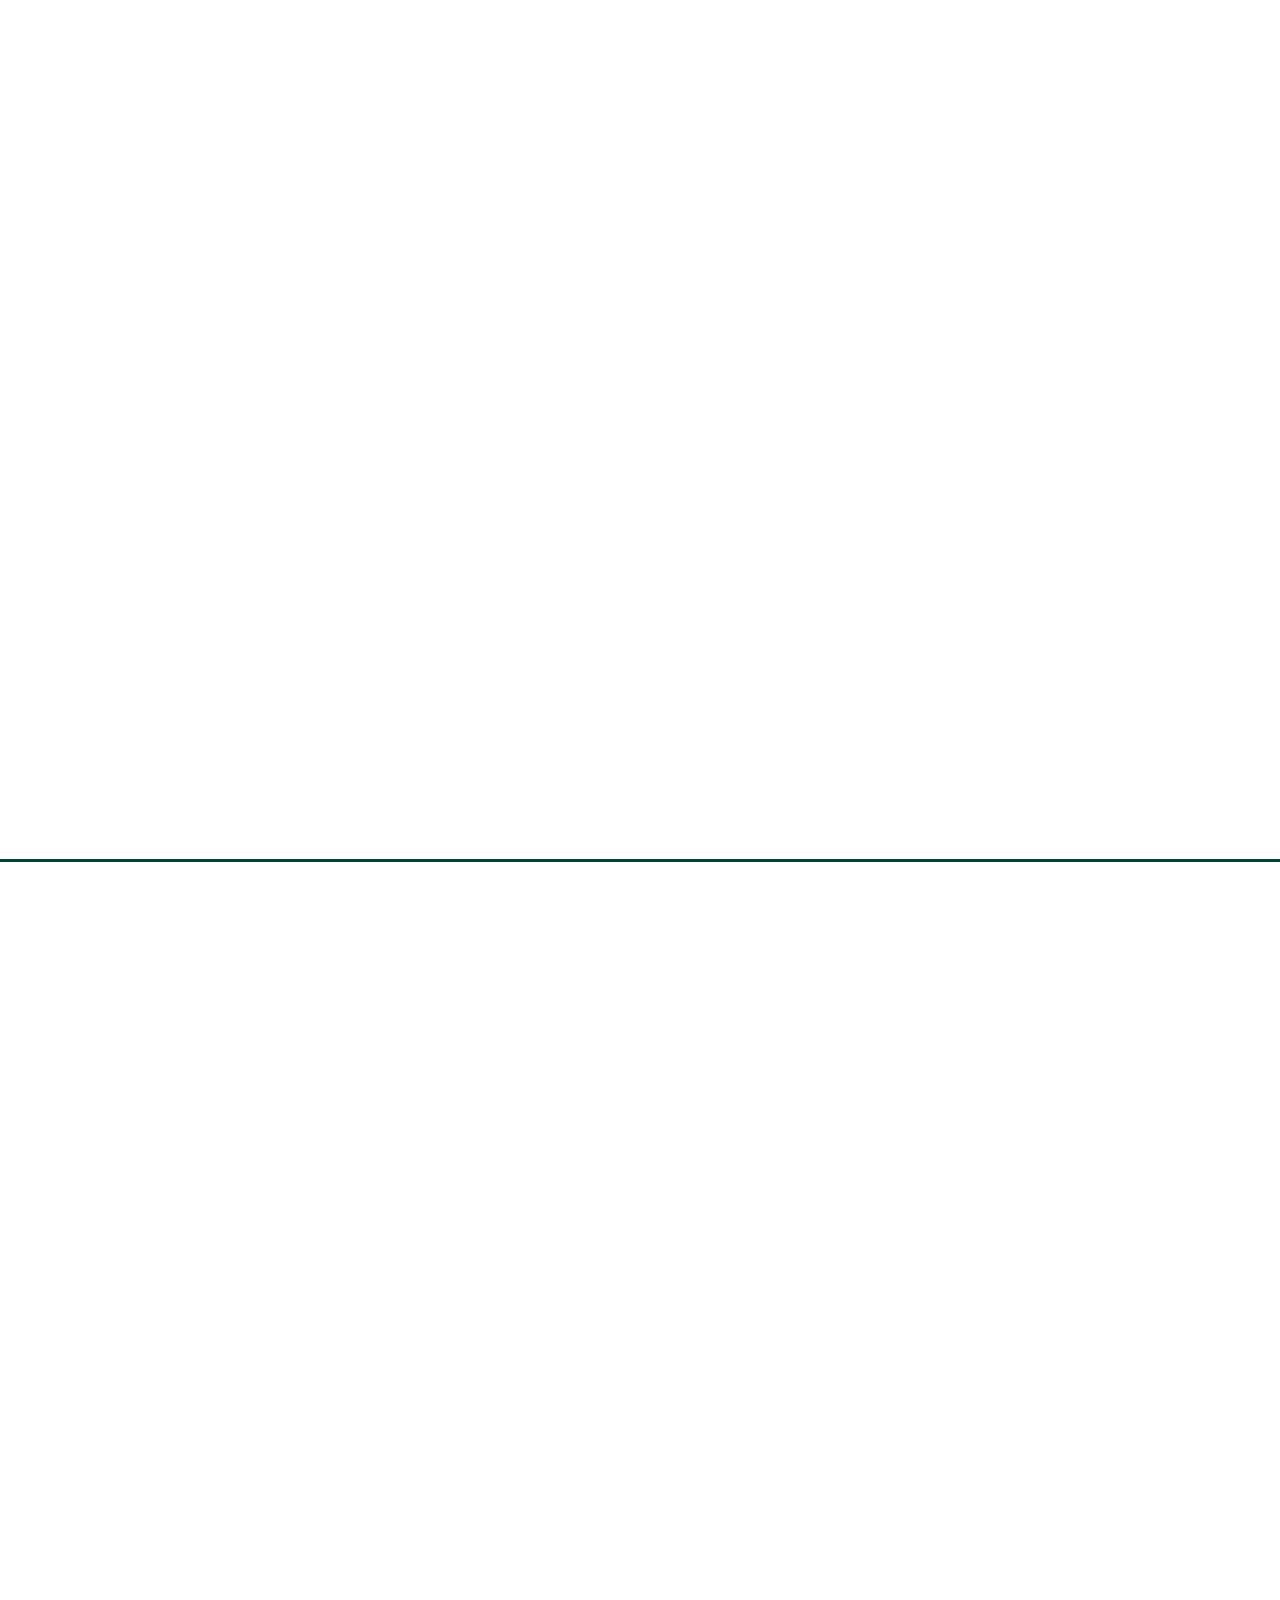
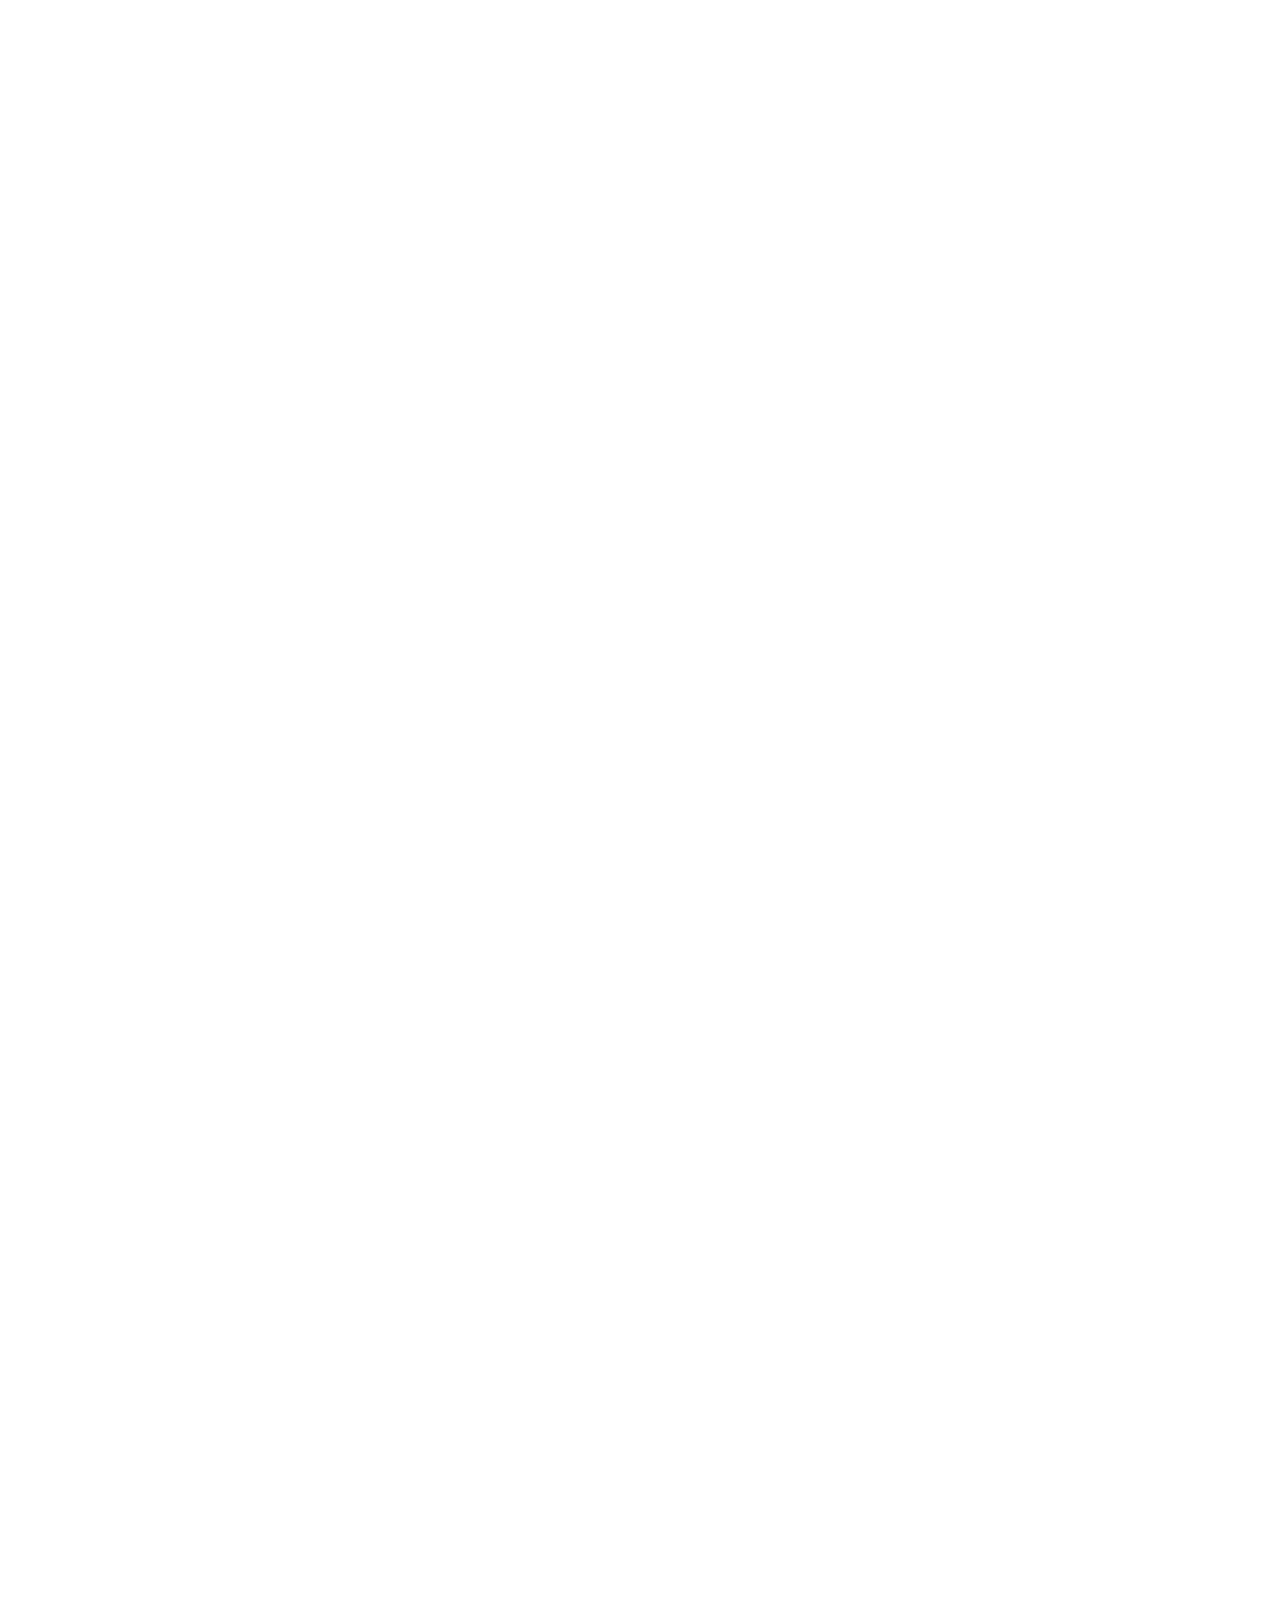
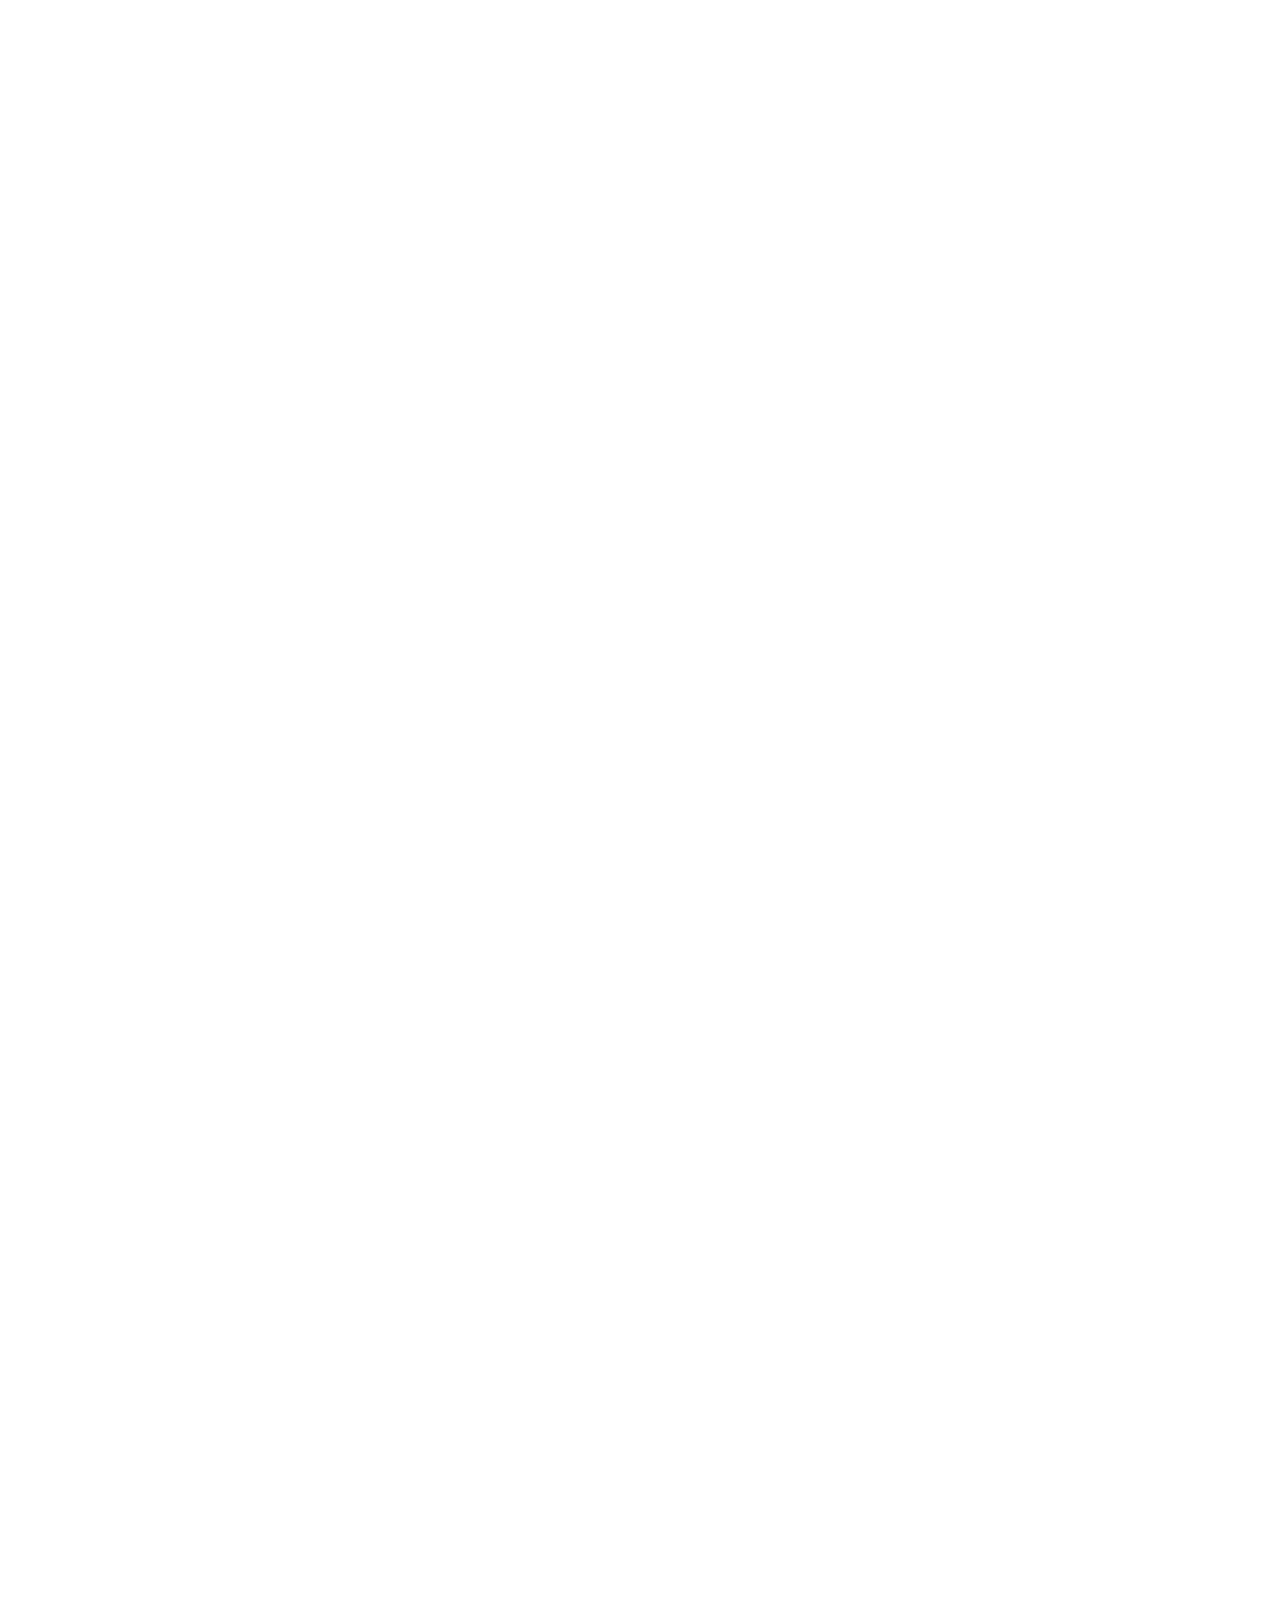
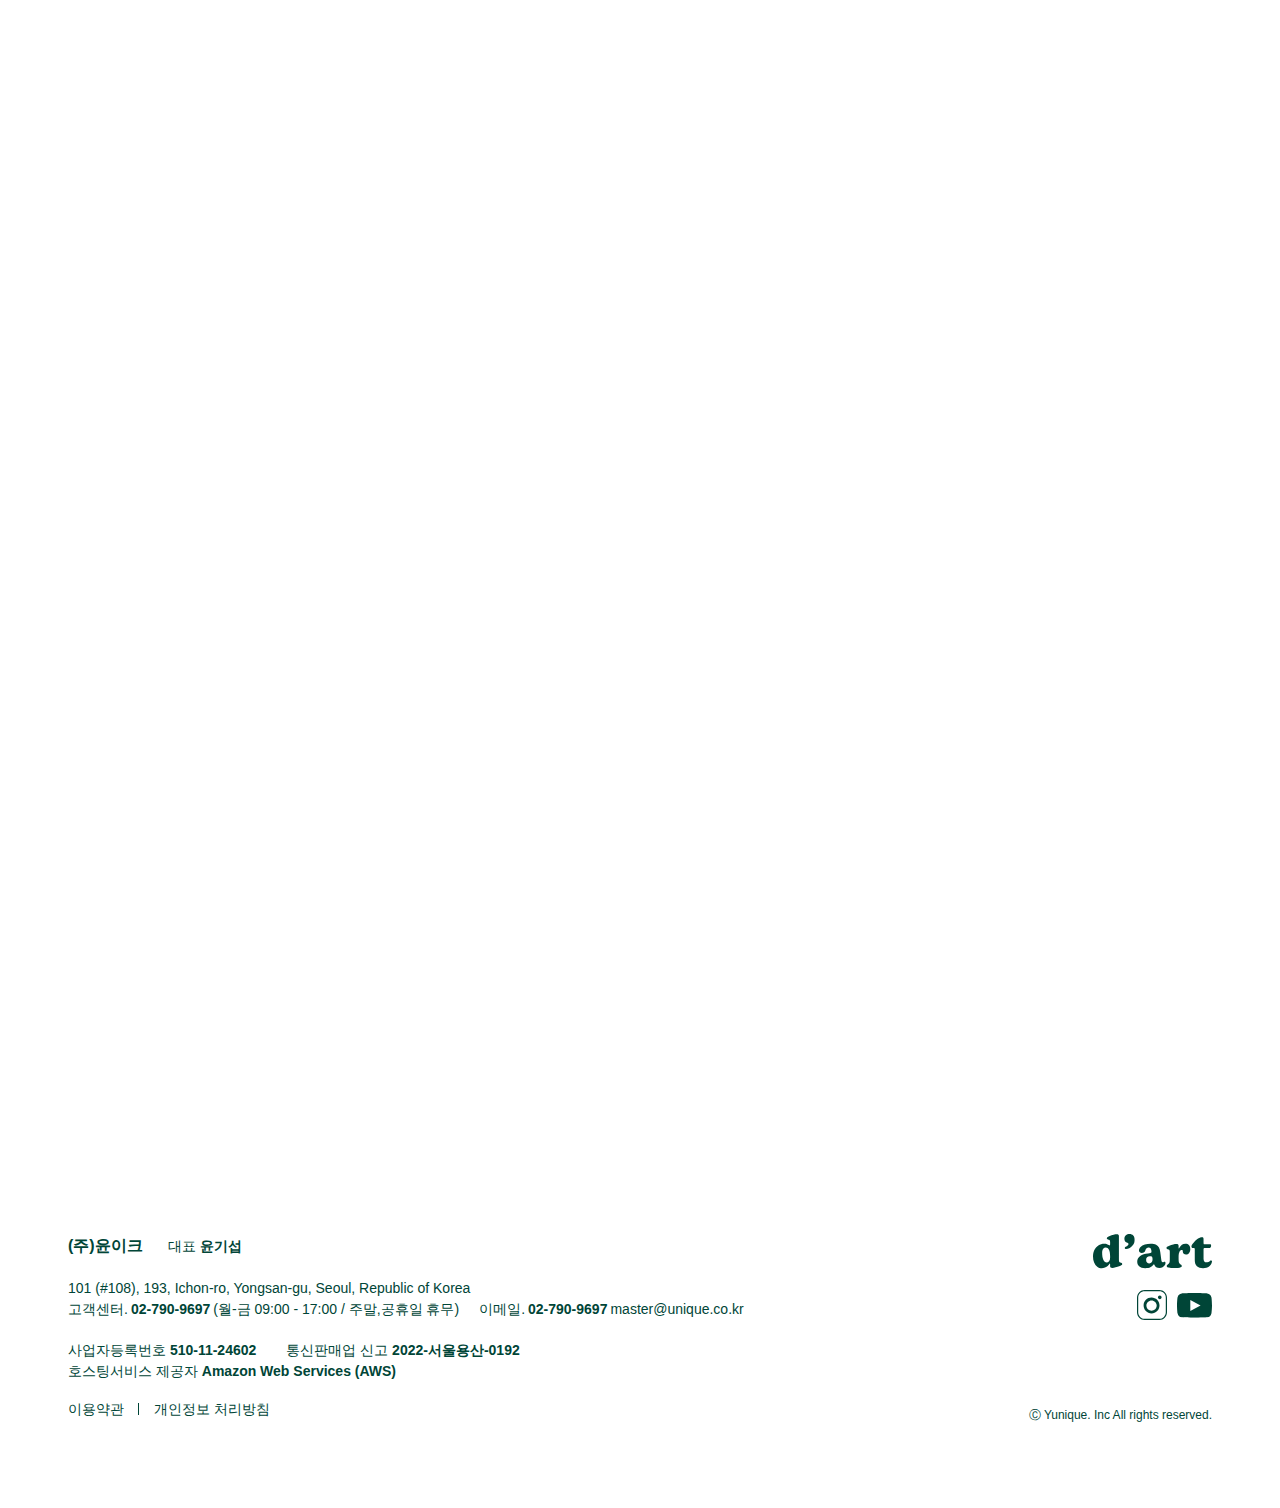
==== commit 67ac75b0: "correct" ====
--- a/index.html
+++ b/index.html
@@ -24,6 +24,12 @@
             <h1 class="logo">
                 <a href="#none">
                     <img src="img/logo.svg" alt="d'art">
+
+                    <!-- 0527 추가 -->
+                    <span>
+                        <img src="img/m_logo.svg" alt="d'art">
+                    </span>
+                    <!-- //0527 추가 -->
                 </a>
             </h1>
             <a href="https://forms.gle/zykGKcTr1vDekAUw6" target="_blank" title="새창열림" class="link">제휴문의</a>
--- a/css/style.css
+++ b/css/style.css
@@ -31,6 +31,7 @@
 header {border-bottom: 1px solid #004537;padding:40px 0;}
 header h1 a {display:block;}
 header .link {display:block;font-size: 16px;color:#004537;}
+header .logo>a span {display:none;}
 
 header .inner {display:flex;justify-content: space-between;align-items: center;}
 
@@ -181,11 +182,18 @@
 @media only screen and (max-width:767px){
     .mbBr {display:block;}
     .inner {padding:0 40px;}
+    header .logo>a span {display:block;}
+    header .logo>a span img {height:20px;}
+    header .logo>a>img {display:none;}
+
+    header {border-bottom:0}
+    #container {padding-top:30px;}
+    .mIntro .tit {color:#D7B15E;word-break: break-word;width:270px;display:block;}
+    header .link {display:none;}
 
     header {padding:20px 0;}
     header h1 img {height:28px;}
 
-    #container {padding-top:60px;}
     .mIntro .tit {word-break: break-word;font-size: 35px;line-height: 110%;}
 
     .mIntro .intro_txt {font-size: 24px;margin-bottom: 40px;word-break: keep-all;}
@@ -236,14 +244,20 @@
     .mDown .btnArea {gap:15px;width:100%;margin-top:25px;}
 
     footer {padding:40px 0;}
-    footer .inner {display:block;}
-    footer .footer_r {margin-top:50px;}
+    footer .inner {display:block;display:flex;flex-direction: column;}
+    footer .footer_l {order:2;}
+    footer .footer_r {margin-top:0;order:1;width:100%;margin-bottom: 15px;}
+    footer .footer_r .top {display:flex;justify-content: space-between;width:100%;align-items: flex-start;}
+    footer .footer_r .end {display:none;}
     footer .footer_r .f_logo{text-align: left;}
     footer .footer_r .end {text-align: left;}
-    footer .footer_r .sns {justify-content: flex-start;}
+    footer .footer_r .sns {justify-content: flex-start;margin-top:0;}
     footer .footer_r .end{margin-top:30px;}
 
     footer .info {display:block;}
+    footer address {margin-bottom: 10px;}
+    footer address>p {margin-bottom: 10px;}
+    footer .add-flex b+b {margin-top:10px;}
     footer address b {flex-wrap: wrap;}
 
     .mDown {background:#004537}
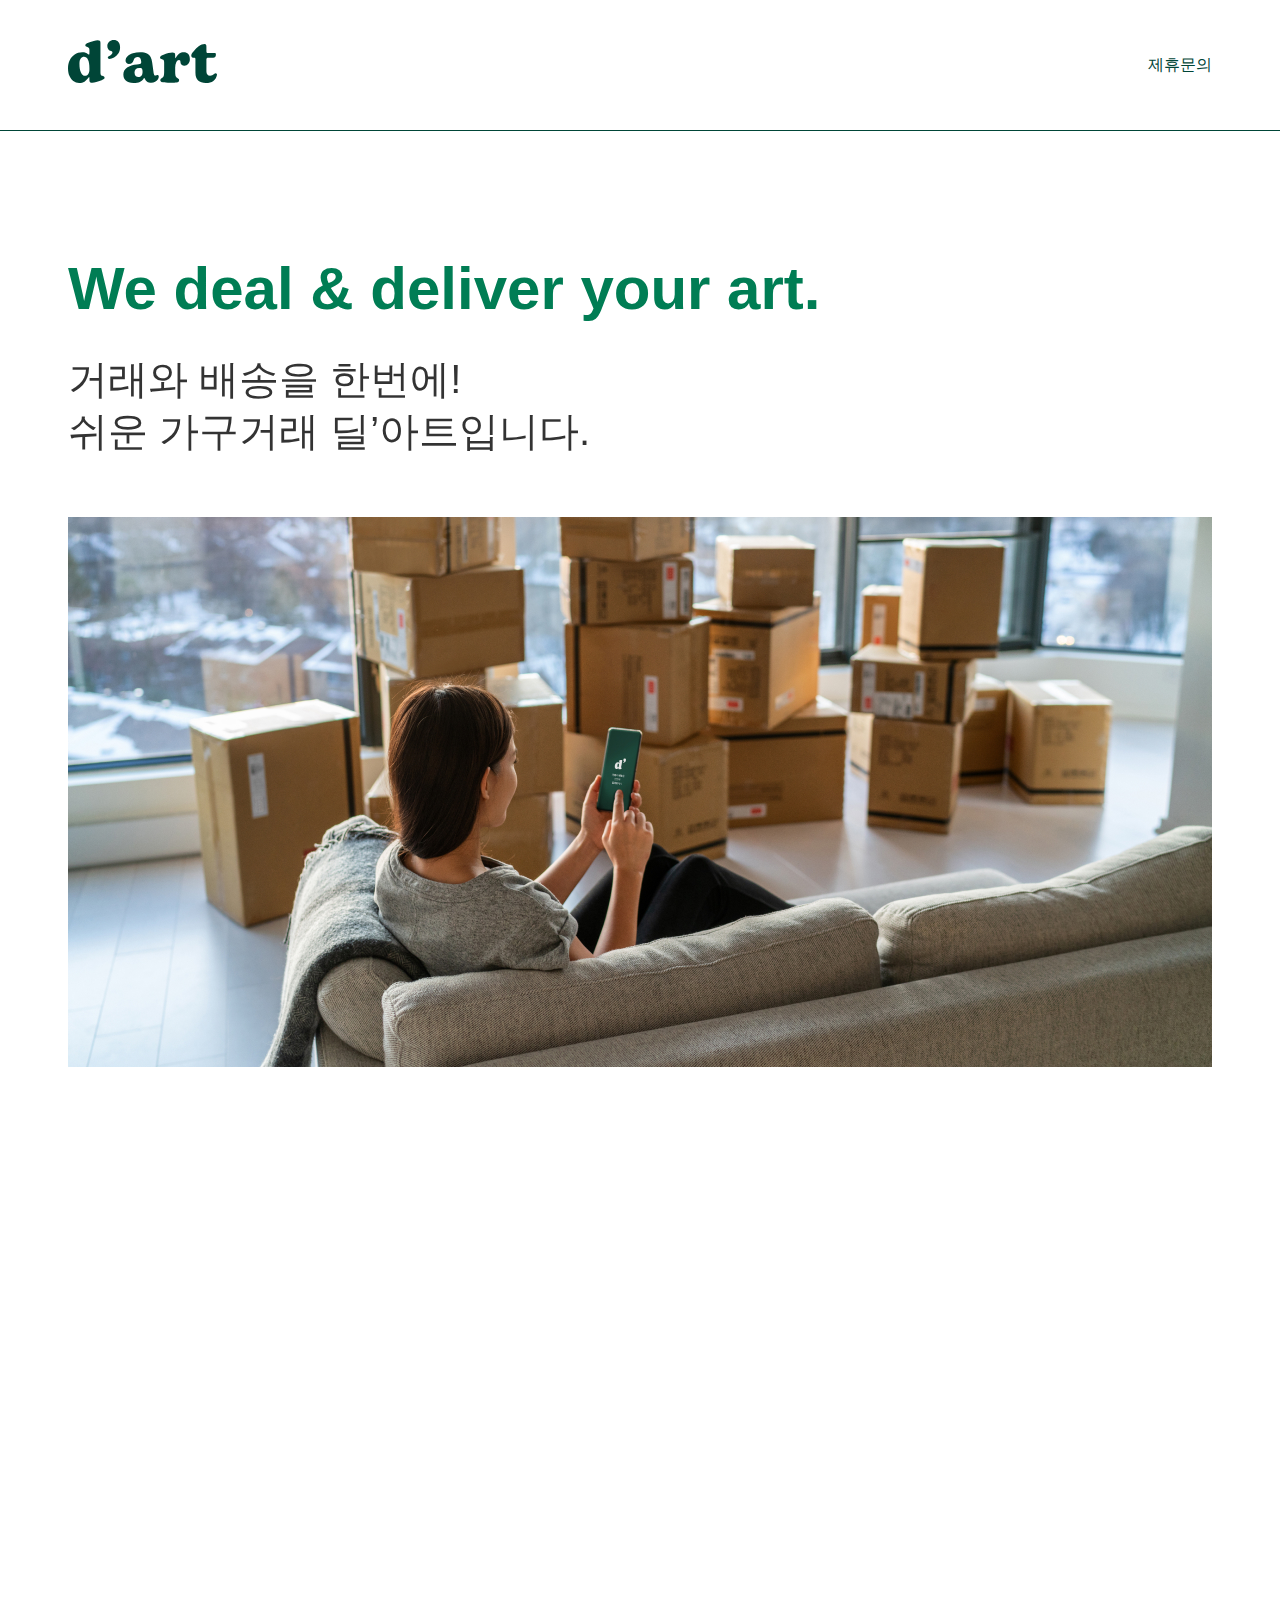
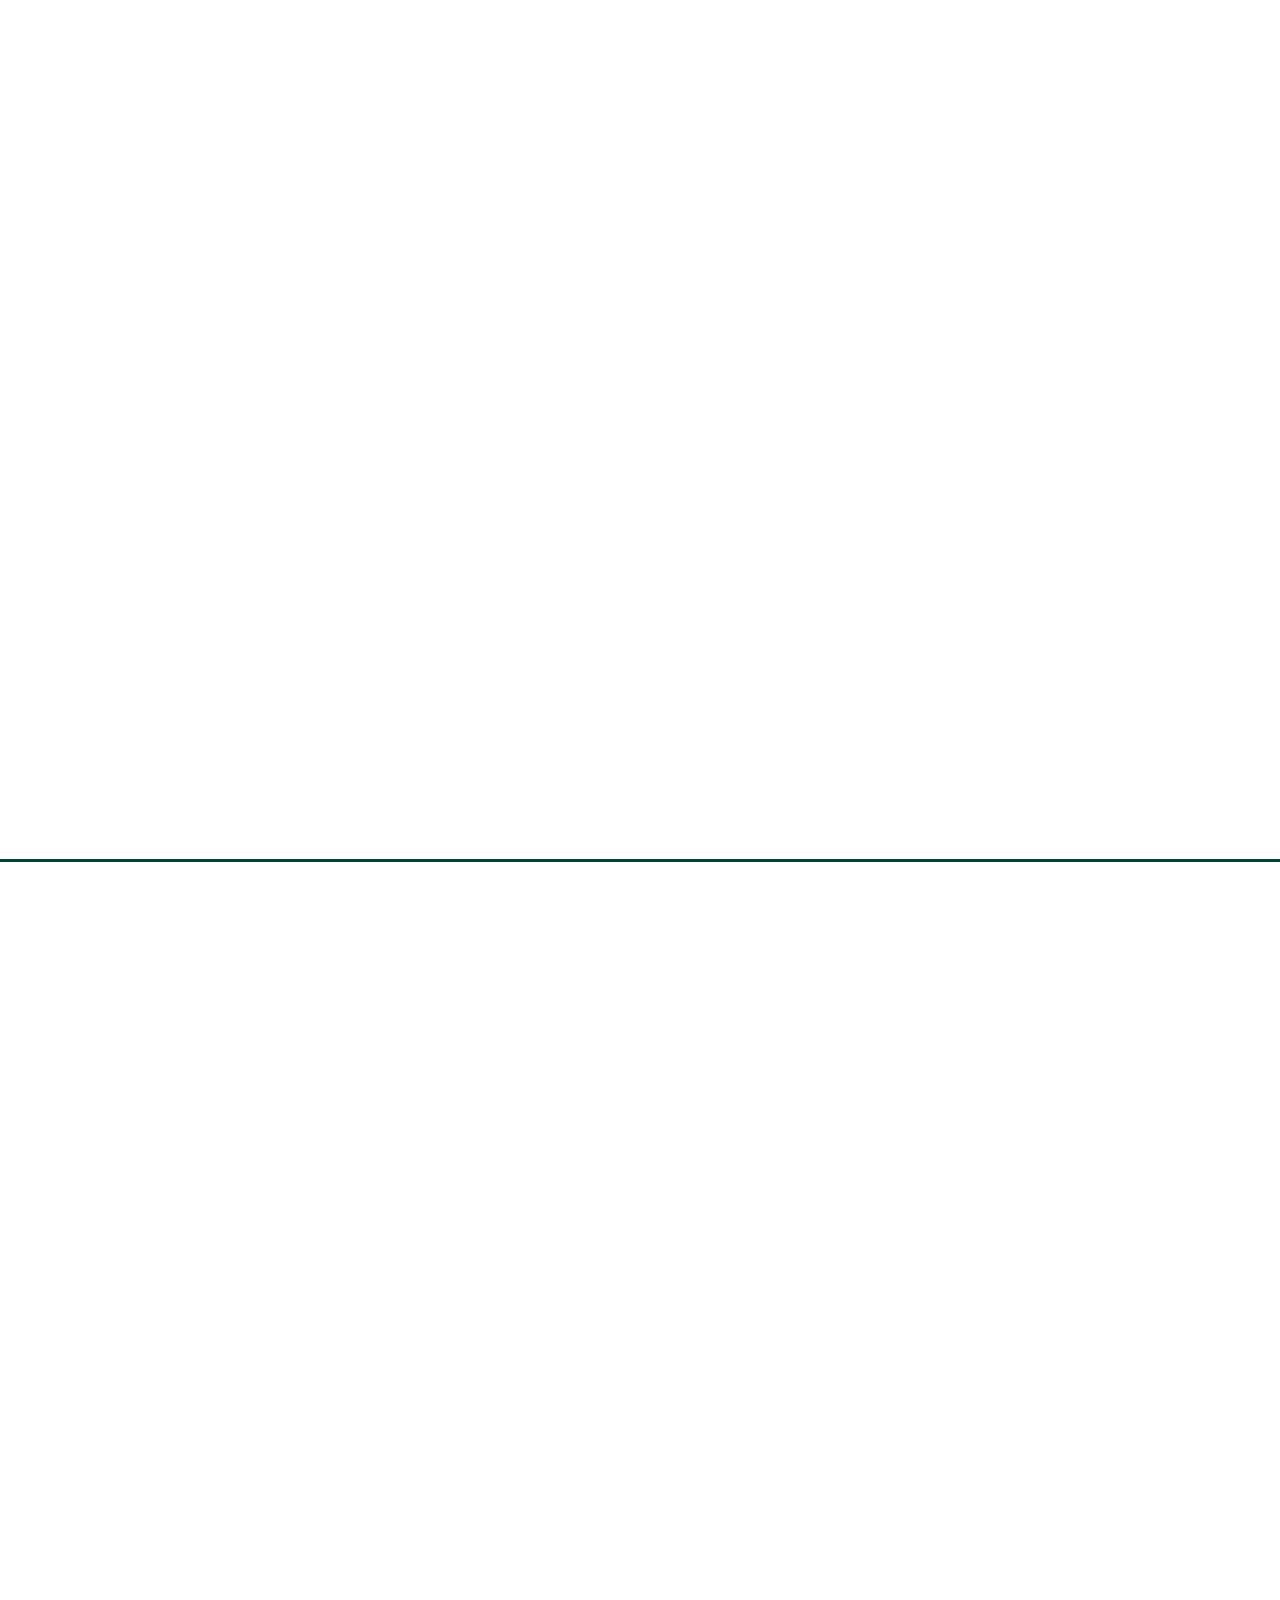
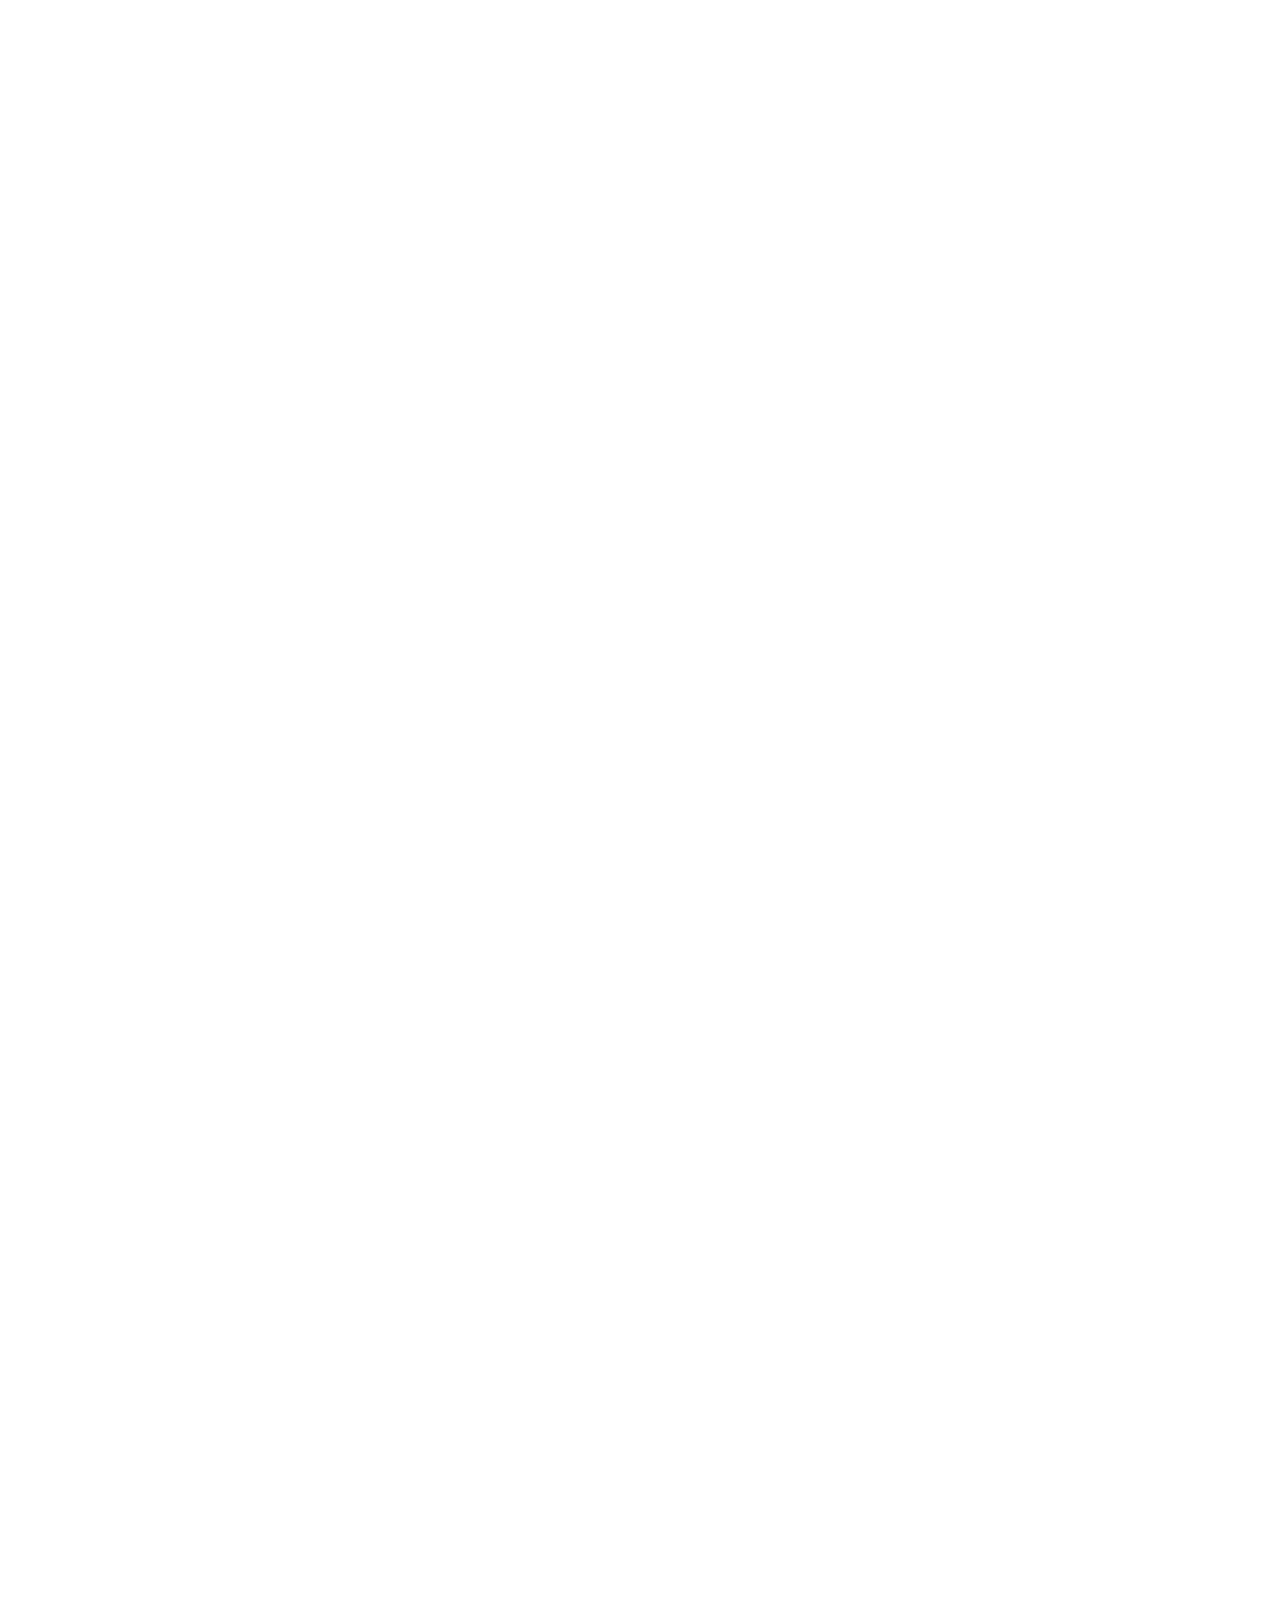
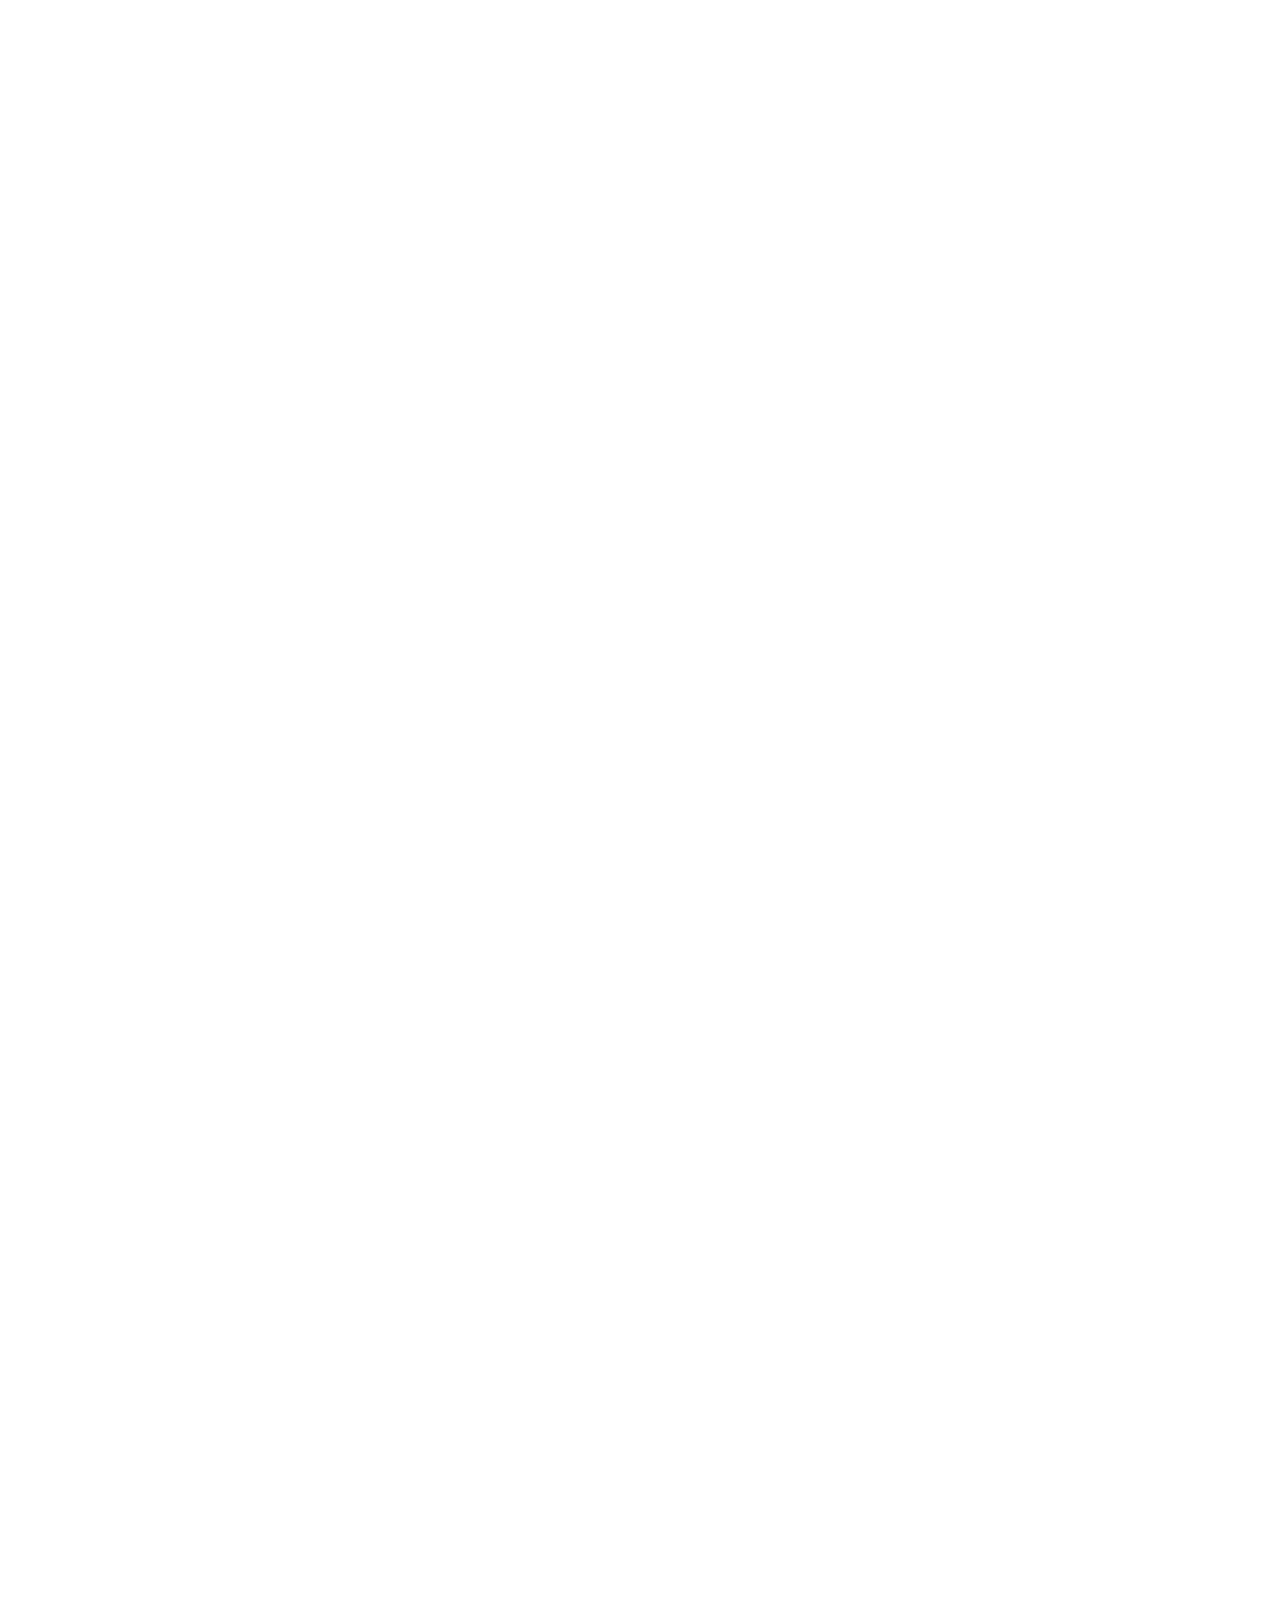
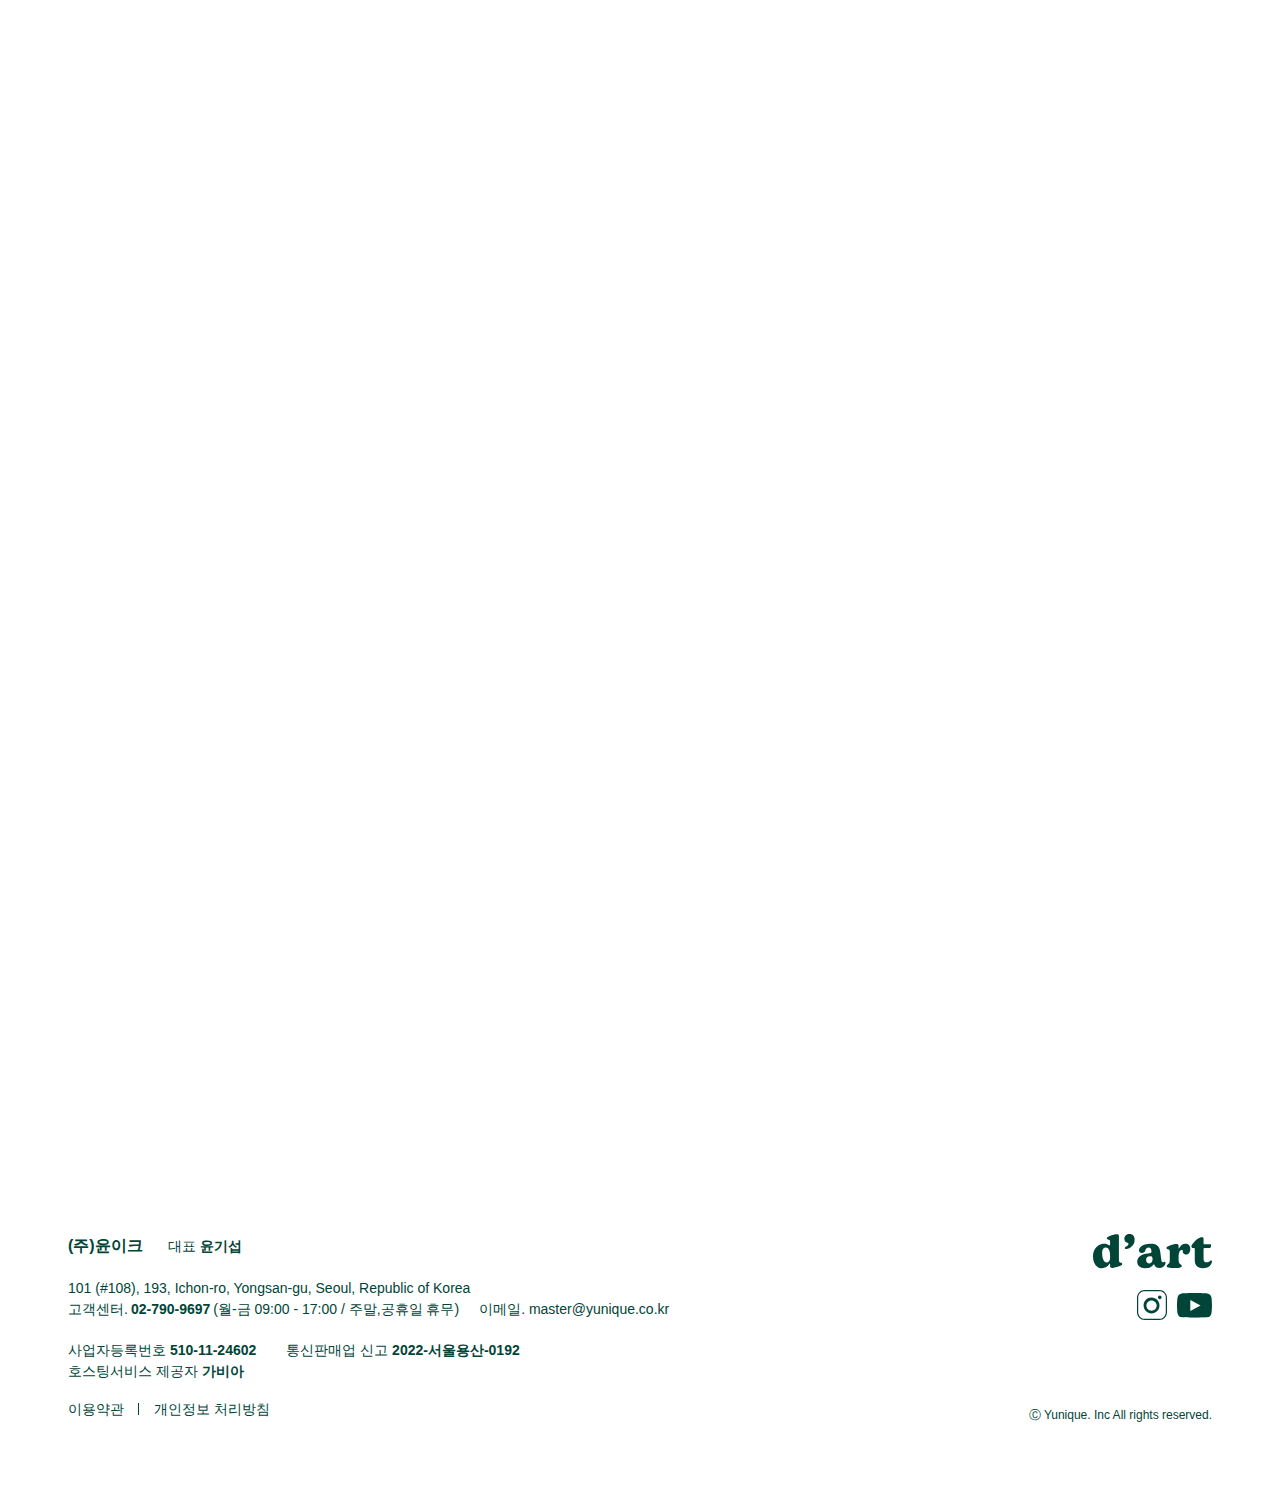
==== commit 62e0309c: "ok" ====
--- a/index.html
+++ b/index.html
@@ -306,7 +306,7 @@
                     <p>101 (#108), 193, Ichon-ro, Yongsan-gu, Seoul, Republic of Korea</p>
                     <div class="add-flex">
                         <b>고객센터. <span> 02-790-9697</span> <em>(월-금 09:00 - 17:00 / 주말,공휴일 휴무)</em> </b>
-                        <b>이메일. <span> 02-790-9697</span> master@unique.co.kr </b>
+                        <b>이메일. master@yunique.co.kr </b>
                     </div>
                 </address>
 
@@ -320,7 +320,7 @@
                 </div>
                 <div class="info">
                     <p>
-                        <b>호스팅서비스 제공자 <span> Amazon Web Services (AWS)</span></b>
+                        <b>호스팅서비스 제공자 <span> 가비아</span></b>
                     </p>
                 </div>
 
